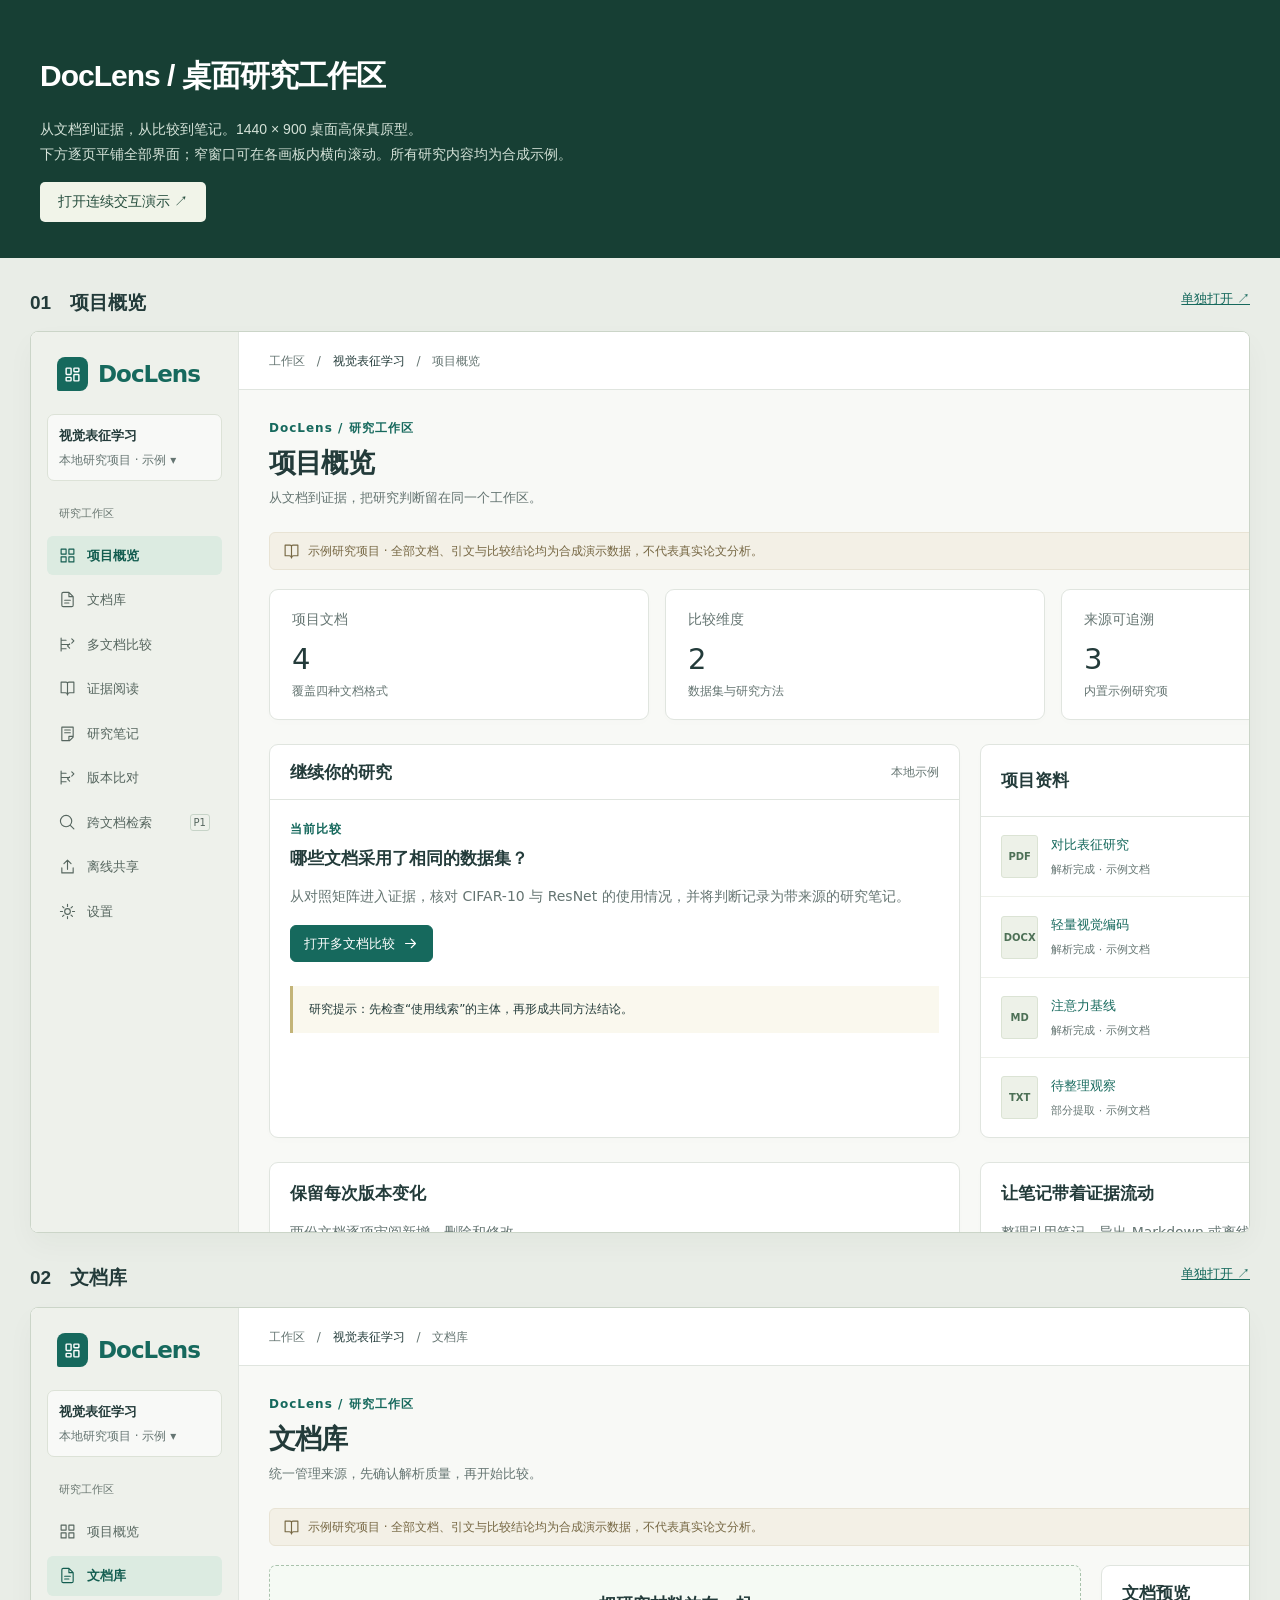
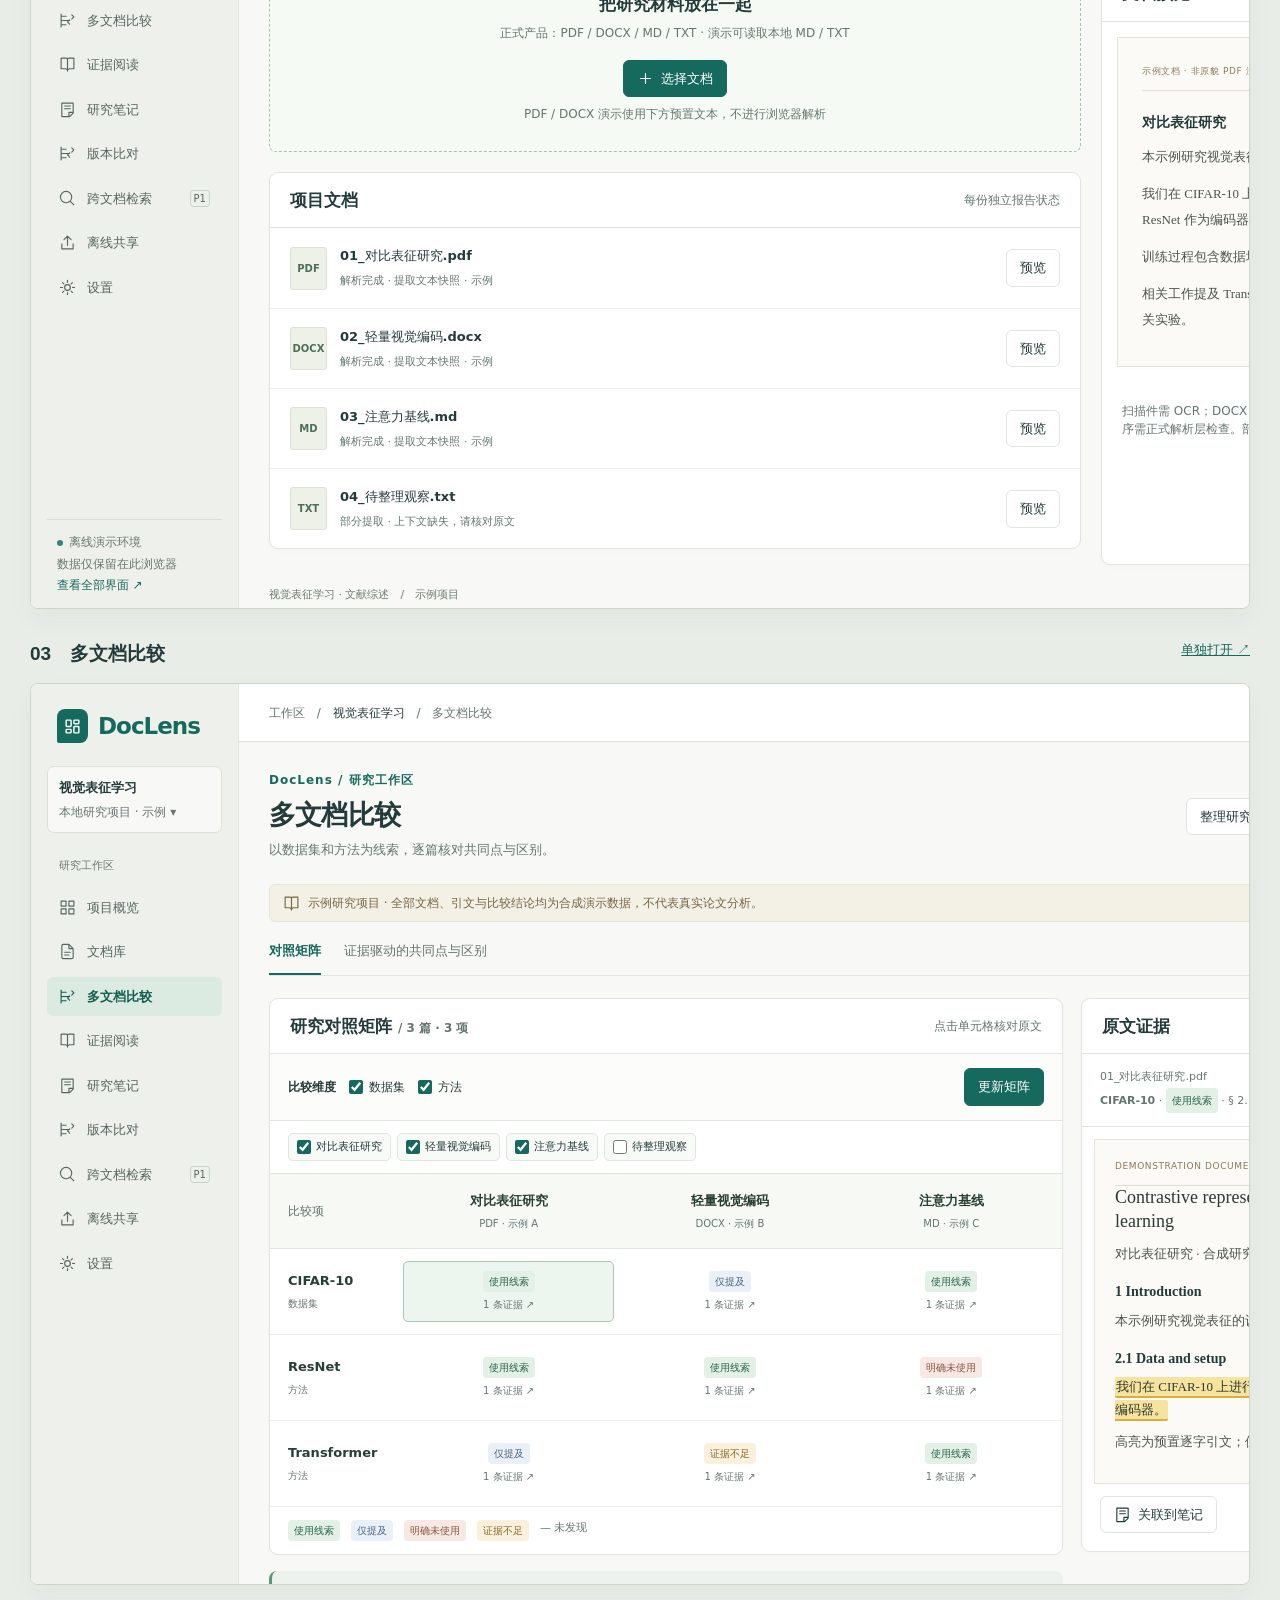
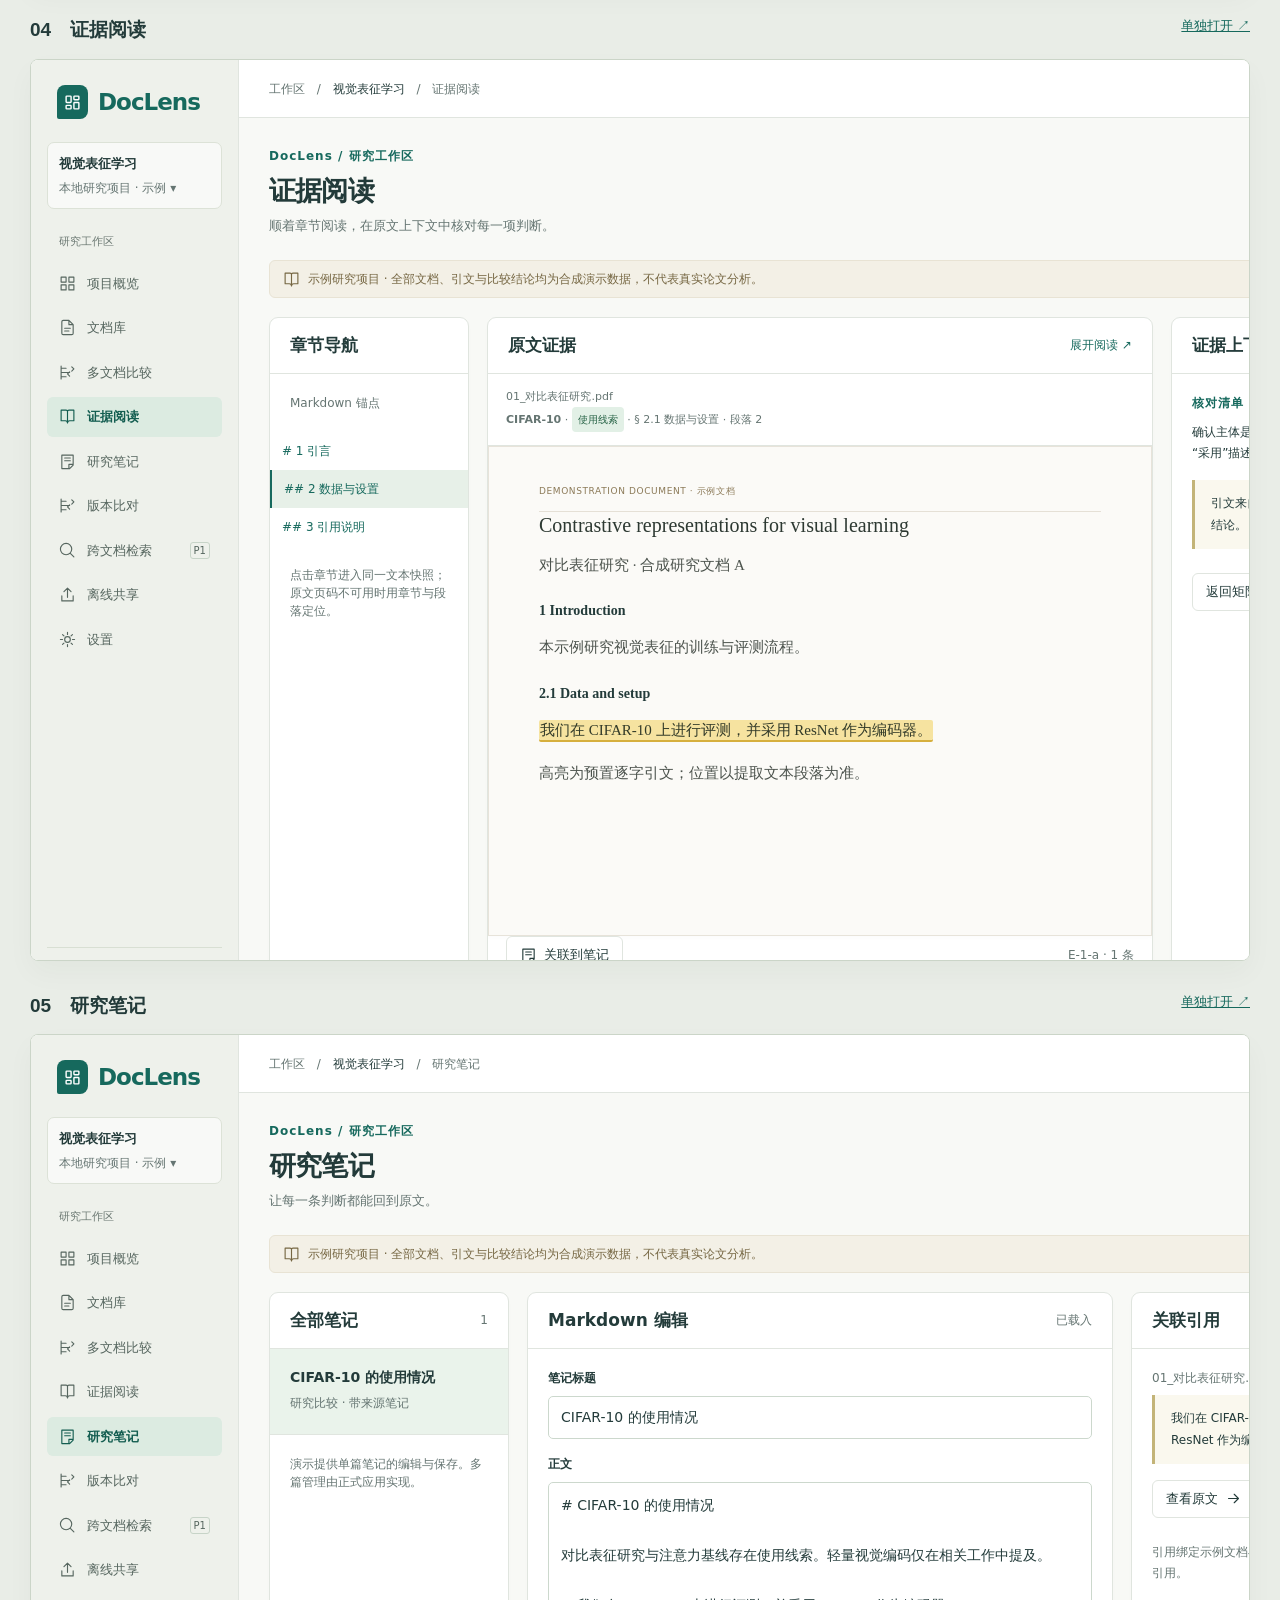
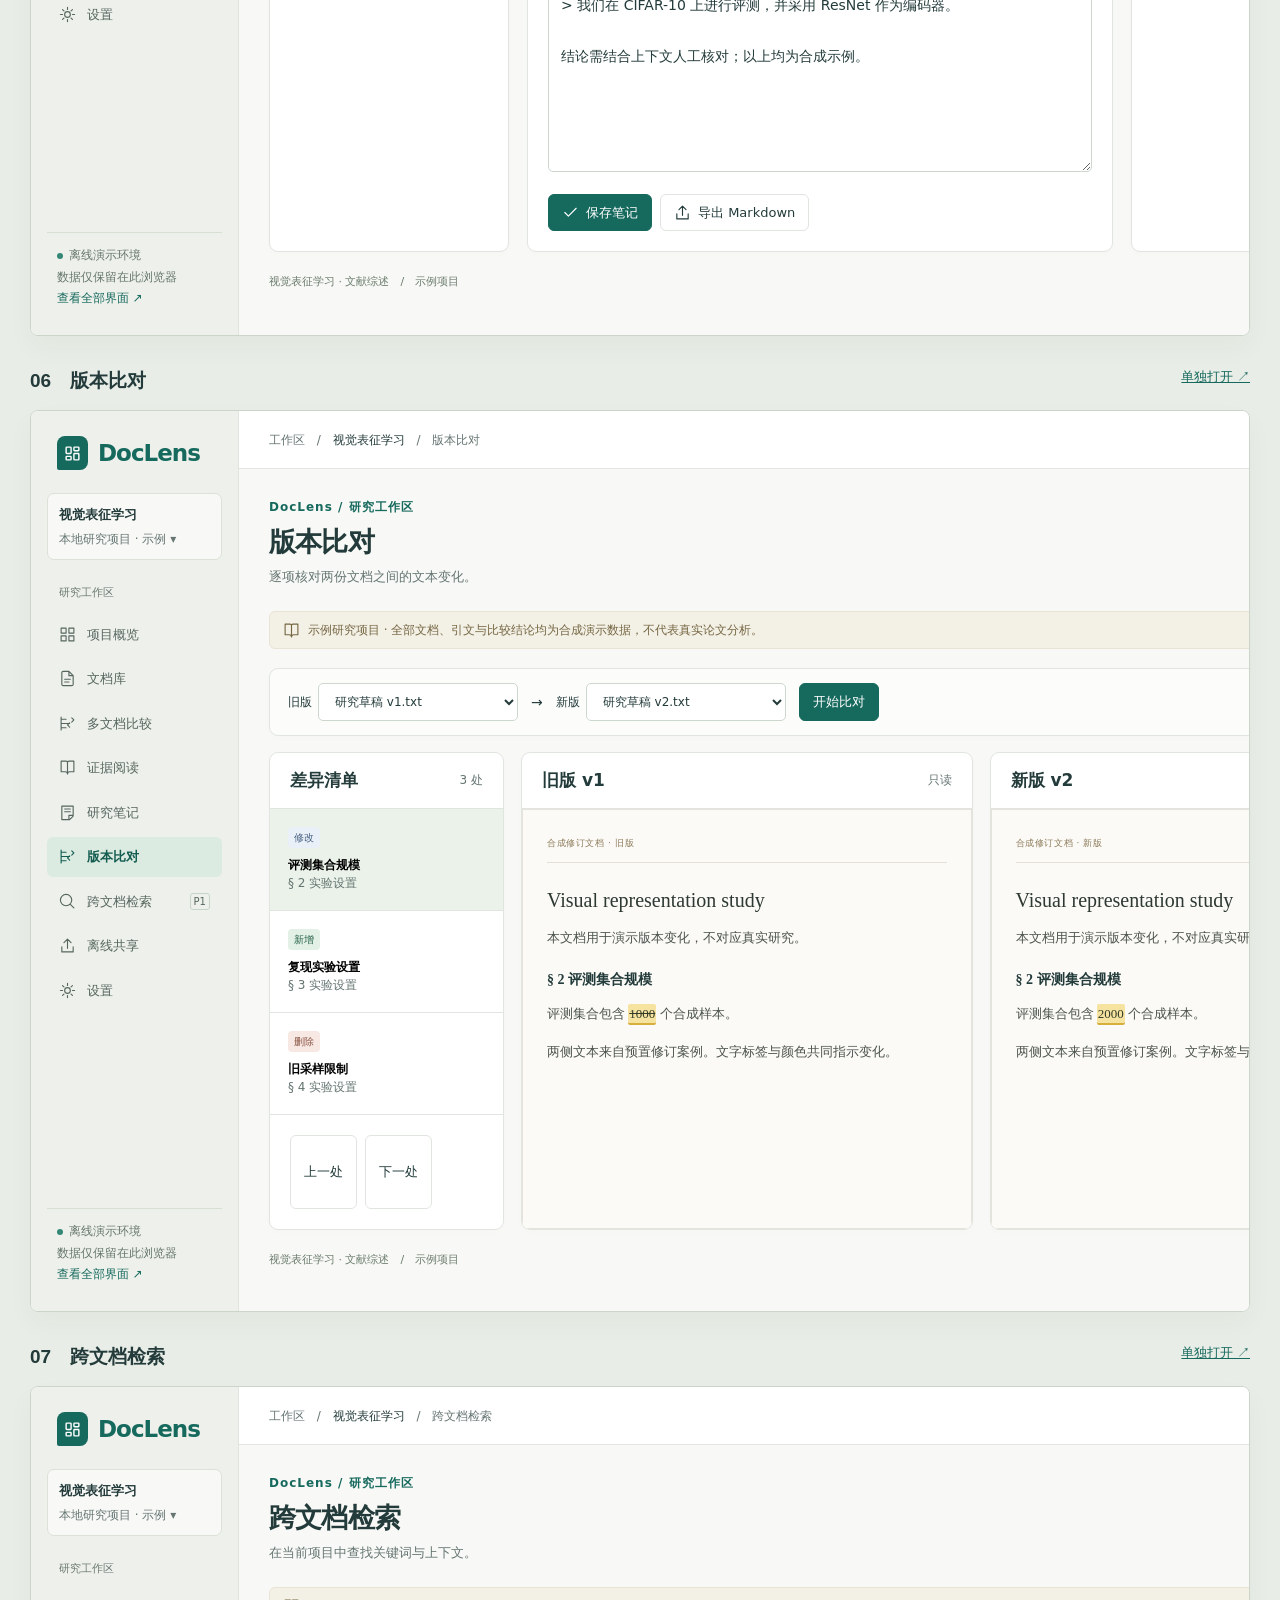
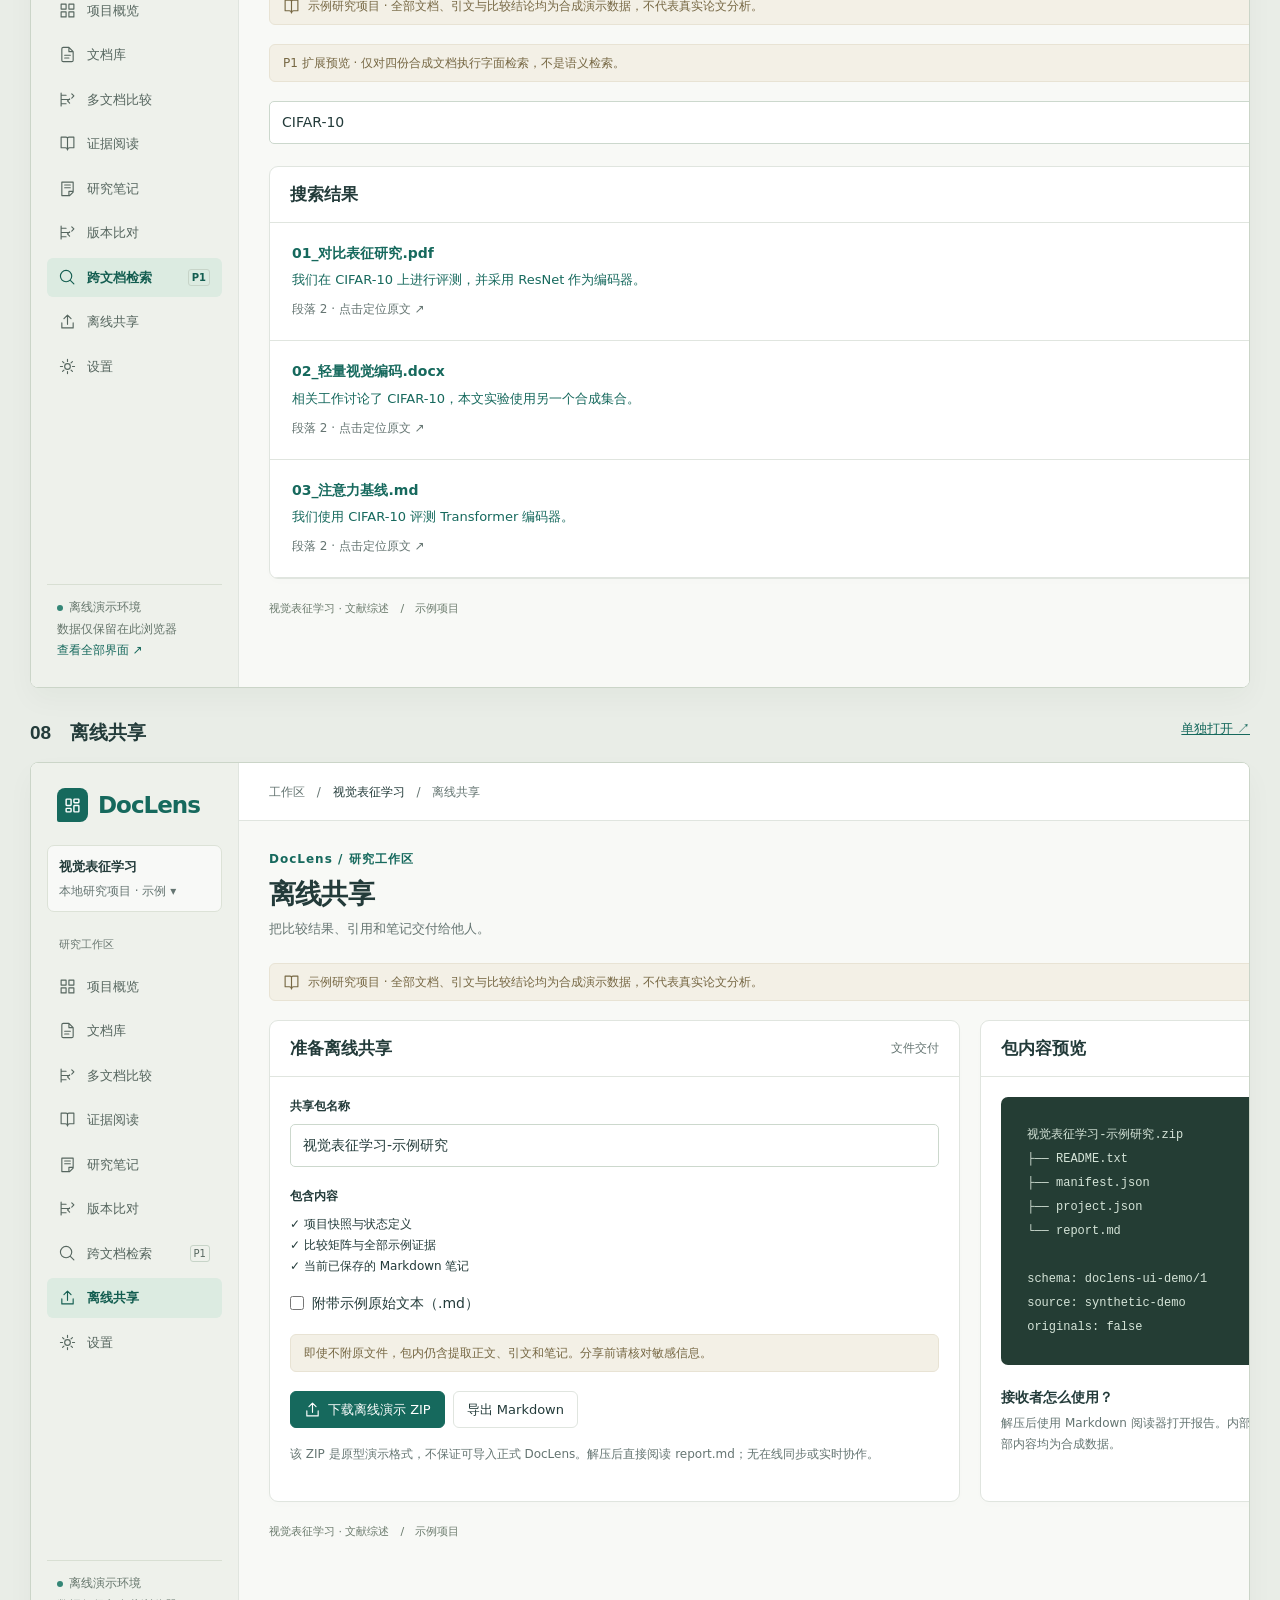
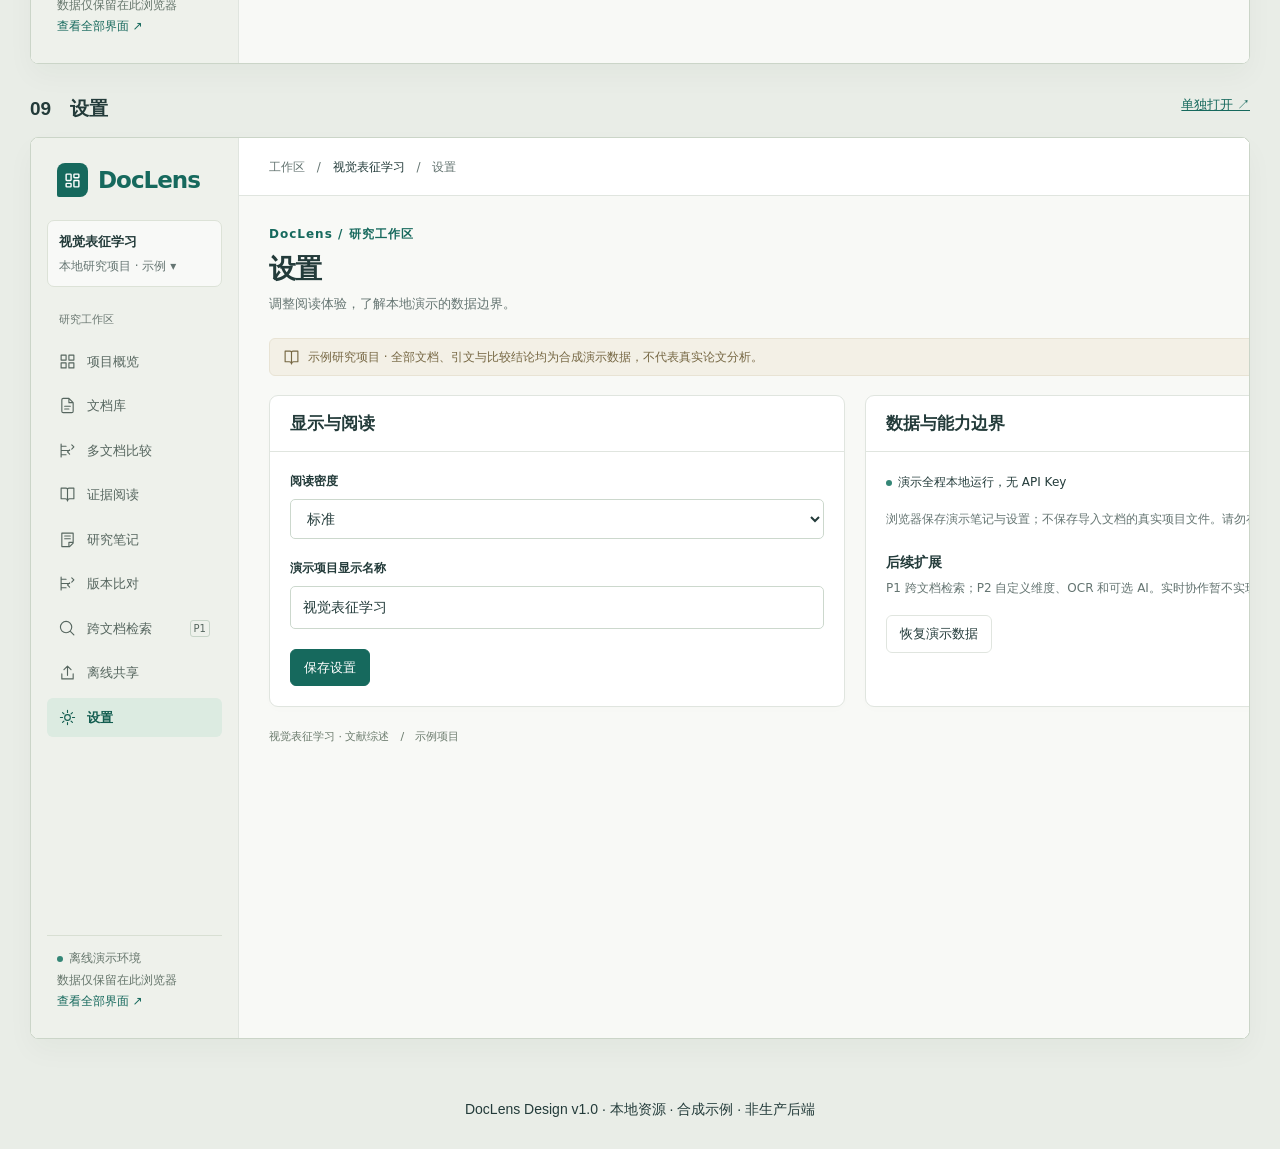
==== examples/desktop-prototype/index.html @ 3cb43e6b "docs(design): deliver desktop requirements and interactive HTML prototype" ====
<!doctype html><html lang="zh-CN"><head><meta charset="utf-8"><meta name="viewport" content="width=device-width,initial-scale=1"><title>DocLens 桌面界面设计总览</title><style>*{box-sizing:border-box}body{margin:0;background:#e9ede7;color:#233b3a;font:14px 'Segoe UI','Microsoft YaHei',sans-serif}header{padding:36px 40px;background:#173f34;color:#fff}h1{font-size:30px;letter-spacing:-1px}p{line-height:1.8;color:#d4e2d8}header a{display:inline-block;padding:11px 18px;background:#f1f4e9;color:#254d3d;border-radius:5px;text-decoration:none}section{margin:32px 30px}h2{font-size:19px;font-weight:600;display:flex;justify-content:space-between}h2 a{font-size:13px;color:#16695d;font-weight:400}.frame-scroll{overflow:auto;border:1px solid #cbd5c8;border-radius:8px;box-shadow:0 12px 28px #23372209}iframe{width:1440px;height:900px;display:block;border:0;background:#fff}footer{padding:30px;text-align:center}</style><link rel="icon" type="image/svg+xml" href="assets/vendor/layout-dashboard.svg"></head><body><header><h1>DocLens / 桌面研究工作区</h1><p>从文档到证据，从比较到笔记。1440 × 900 桌面高保真原型。<br>下方逐页平铺全部界面；窄窗口可在各画板内横向滚动。所有研究内容均为合成示例。</p><a href="desktop.html" target="_blank" rel="noopener">打开连续交互演示 ↗</a></header><section><h2>01　项目概览<a href="workspace.html" target="_blank" rel="noopener">单独打开 ↗</a></h2><div class="frame-scroll"><iframe src="workspace.html" title="项目概览" loading="lazy"></iframe></div></section><section><h2>02　文档库<a href="library.html" target="_blank" rel="noopener">单独打开 ↗</a></h2><div class="frame-scroll"><iframe src="library.html" title="文档库" loading="lazy"></iframe></div></section><section><h2>03　多文档比较<a href="compare.html" target="_blank" rel="noopener">单独打开 ↗</a></h2><div class="frame-scroll"><iframe src="compare.html" title="多文档比较" loading="lazy"></iframe></div></section><section><h2>04　证据阅读<a href="evidence.html" target="_blank" rel="noopener">单独打开 ↗</a></h2><div class="frame-scroll"><iframe src="evidence.html" title="证据阅读" loading="lazy"></iframe></div></section><section><h2>05　研究笔记<a href="notes.html" target="_blank" rel="noopener">单独打开 ↗</a></h2><div class="frame-scroll"><iframe src="notes.html" title="研究笔记" loading="lazy"></iframe></div></section><section><h2>06　版本比对<a href="version-compare.html" target="_blank" rel="noopener">单独打开 ↗</a></h2><div class="frame-scroll"><iframe src="version-compare.html" title="版本比对" loading="lazy"></iframe></div></section><section><h2>07　跨文档检索<a href="search.html" target="_blank" rel="noopener">单独打开 ↗</a></h2><div class="frame-scroll"><iframe src="search.html" title="跨文档检索" loading="lazy"></iframe></div></section><section><h2>08　离线共享<a href="share.html" target="_blank" rel="noopener">单独打开 ↗</a></h2><div class="frame-scroll"><iframe src="share.html" title="离线共享" loading="lazy"></iframe></div></section><section><h2>09　设置<a href="settings.html" target="_blank" rel="noopener">单独打开 ↗</a></h2><div class="frame-scroll"><iframe src="settings.html" title="设置" loading="lazy"></iframe></div></section><footer>DocLens Design v1.0 · 本地资源 · 合成示例 · 非生产后端</footer></body></html>
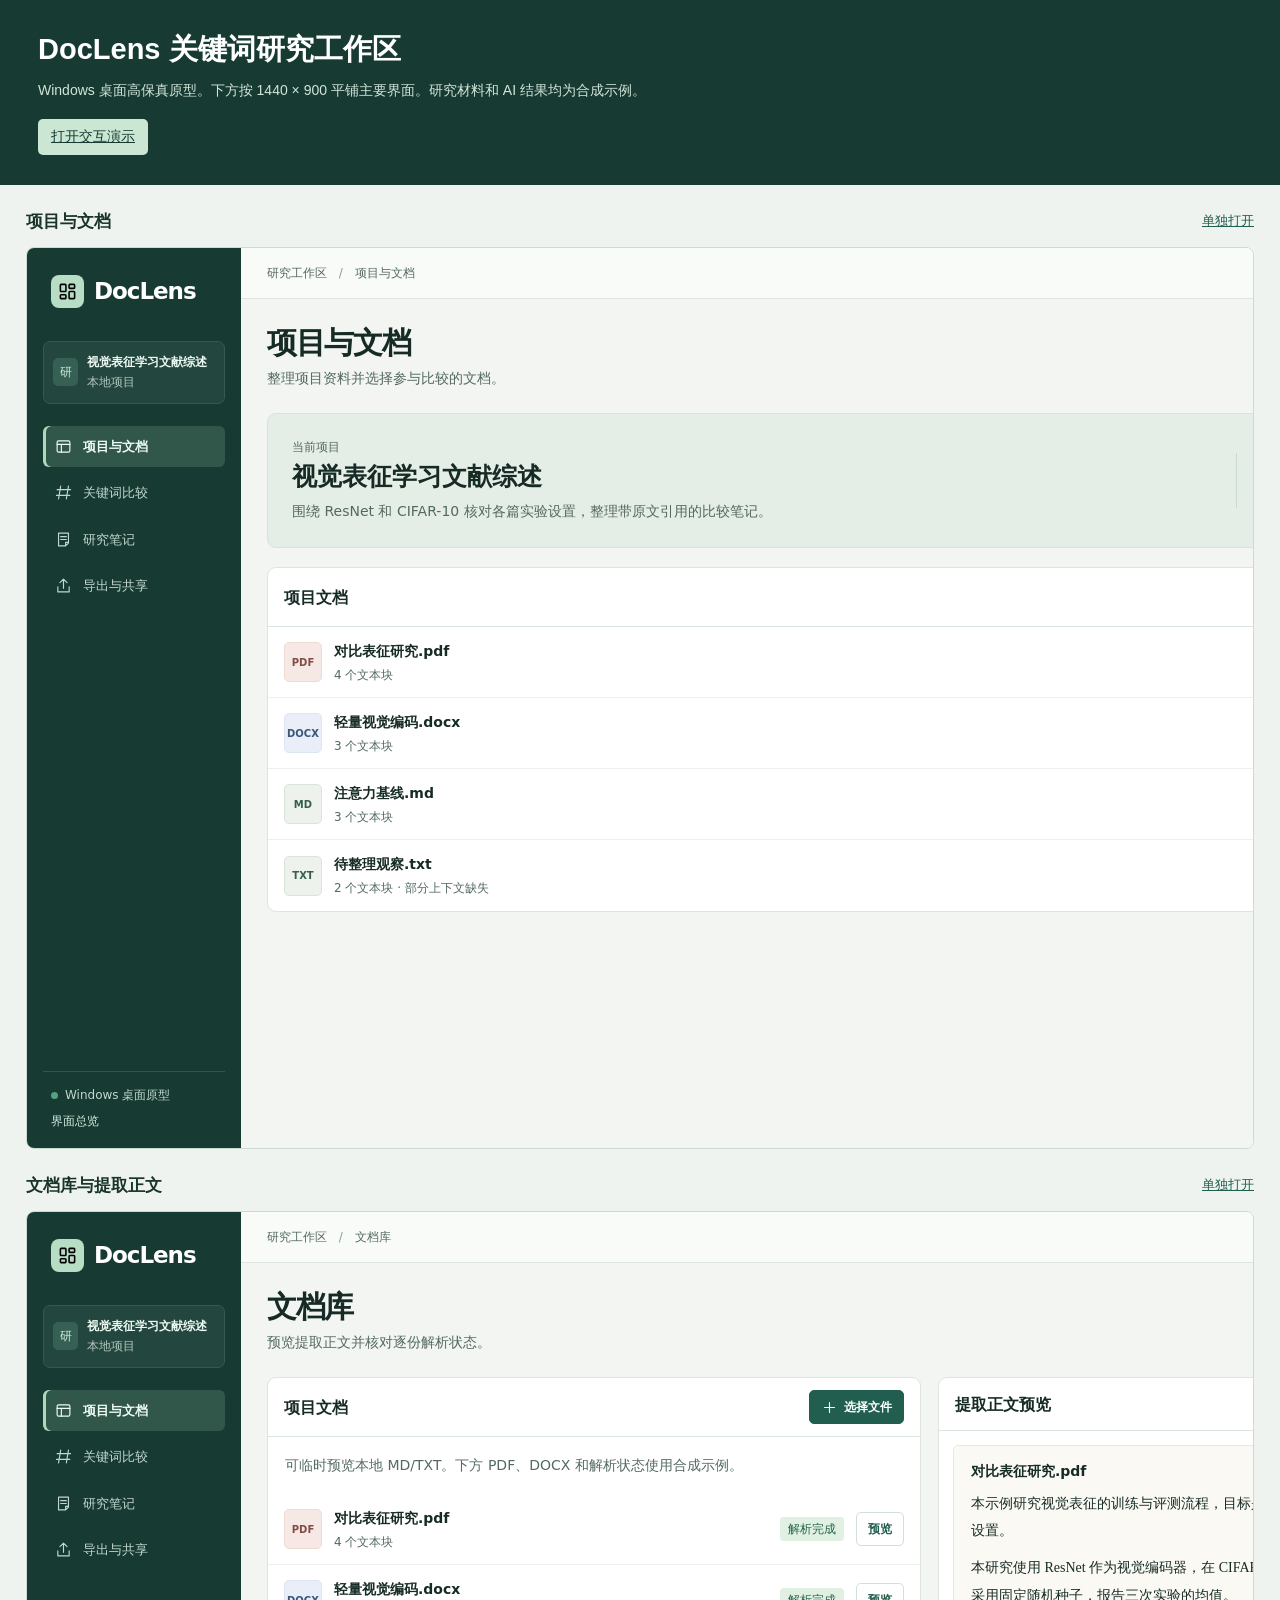
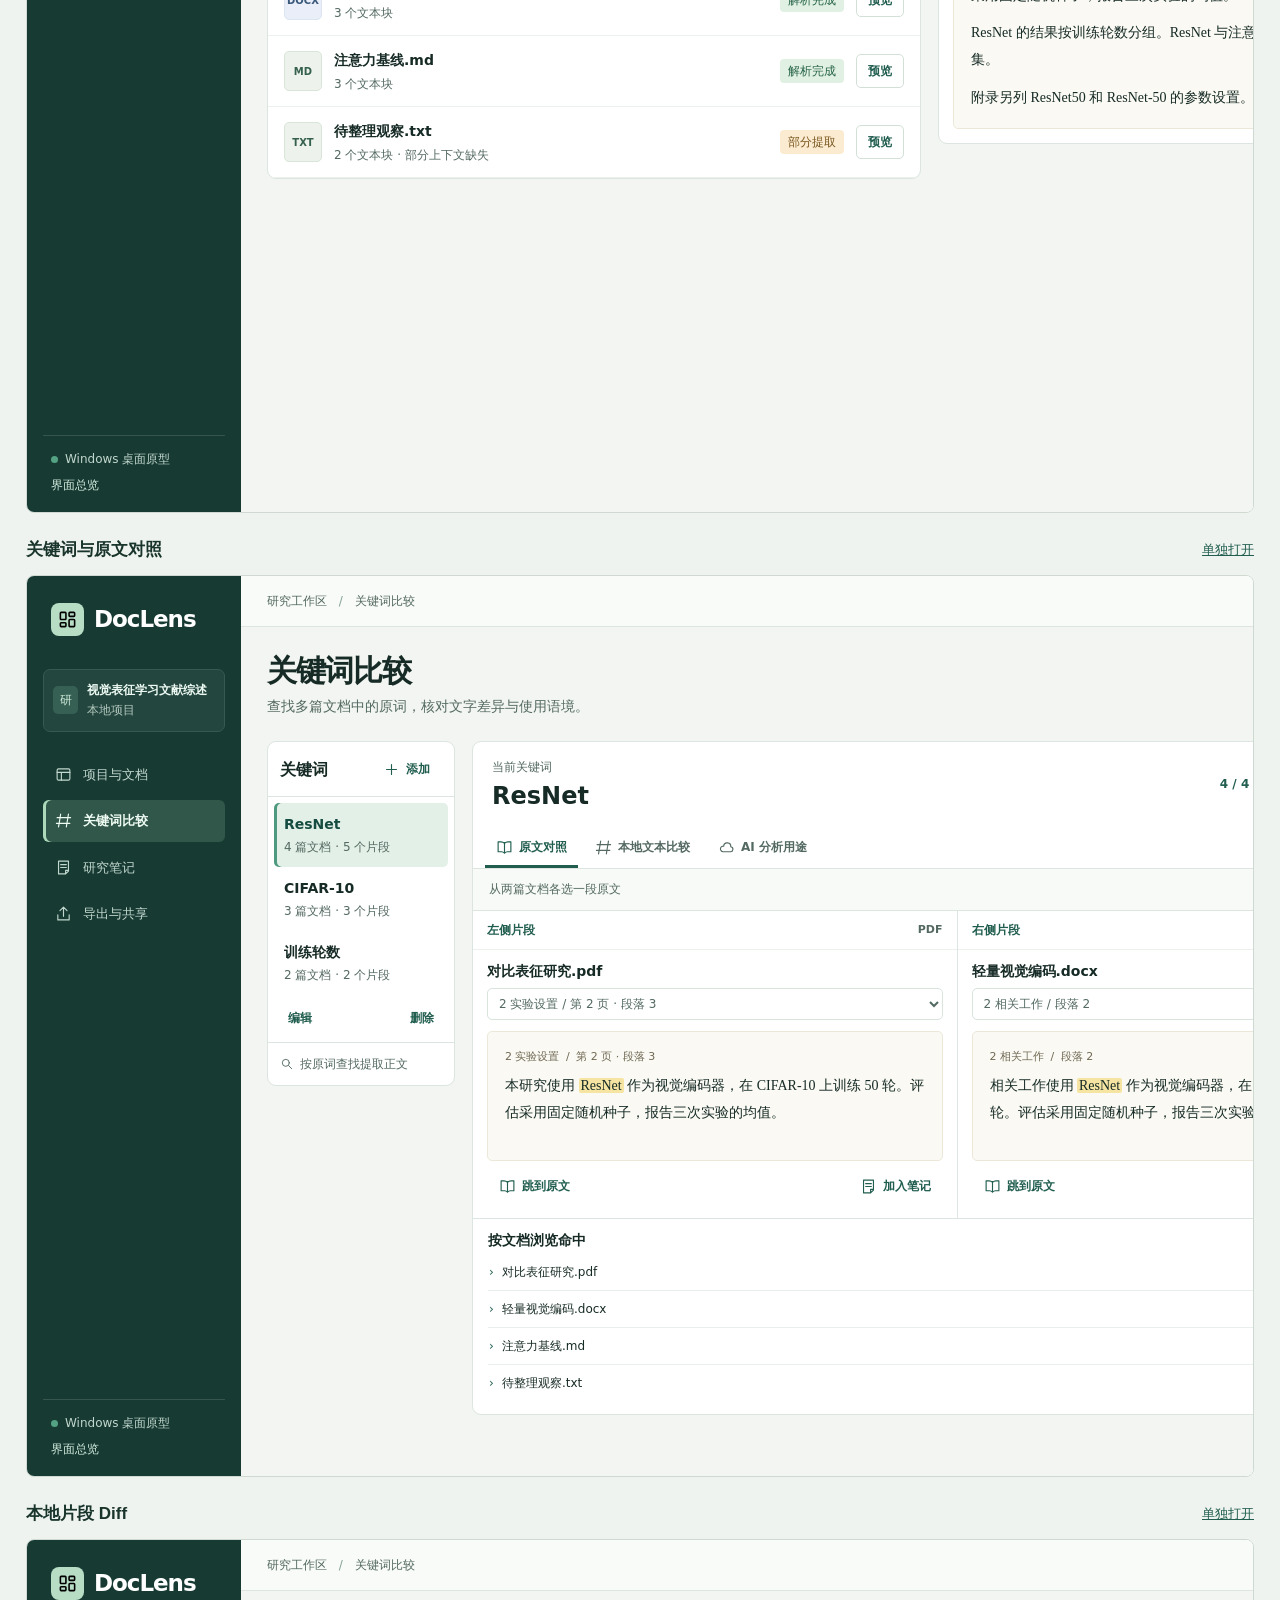
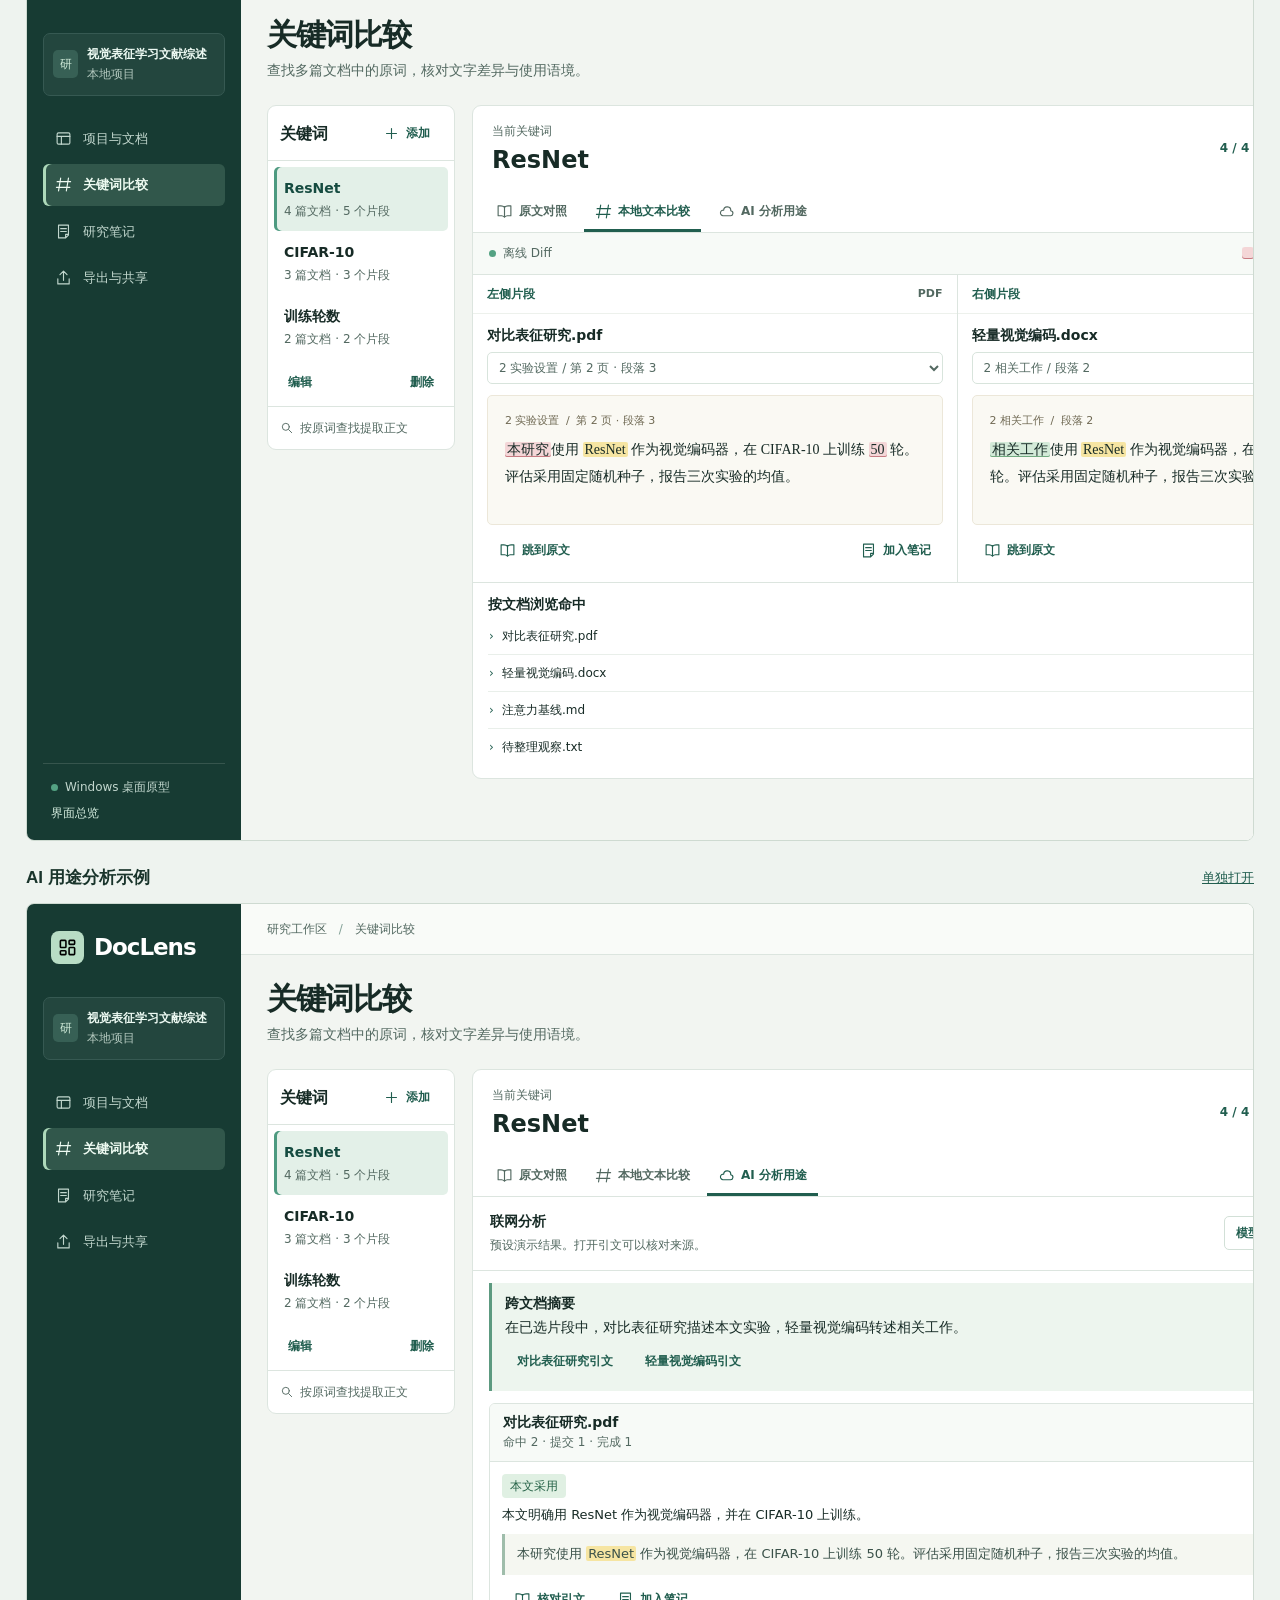
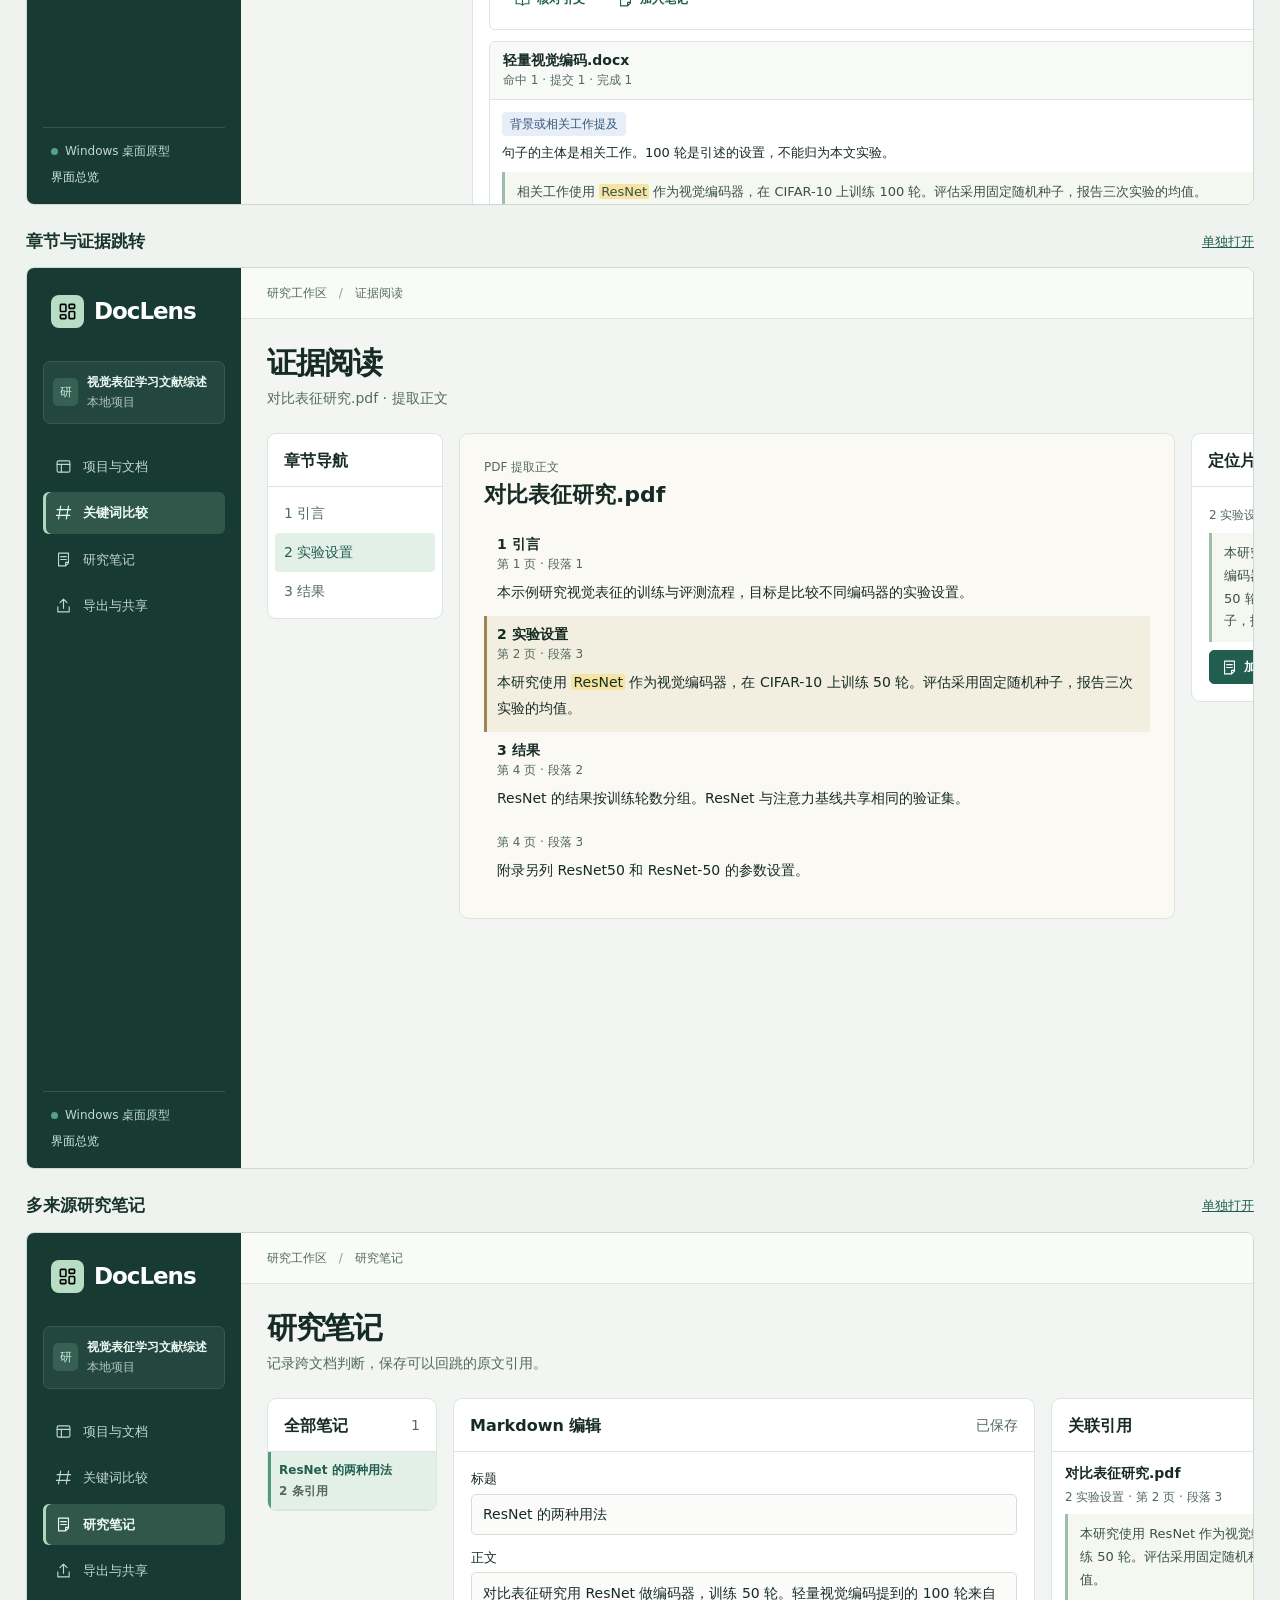
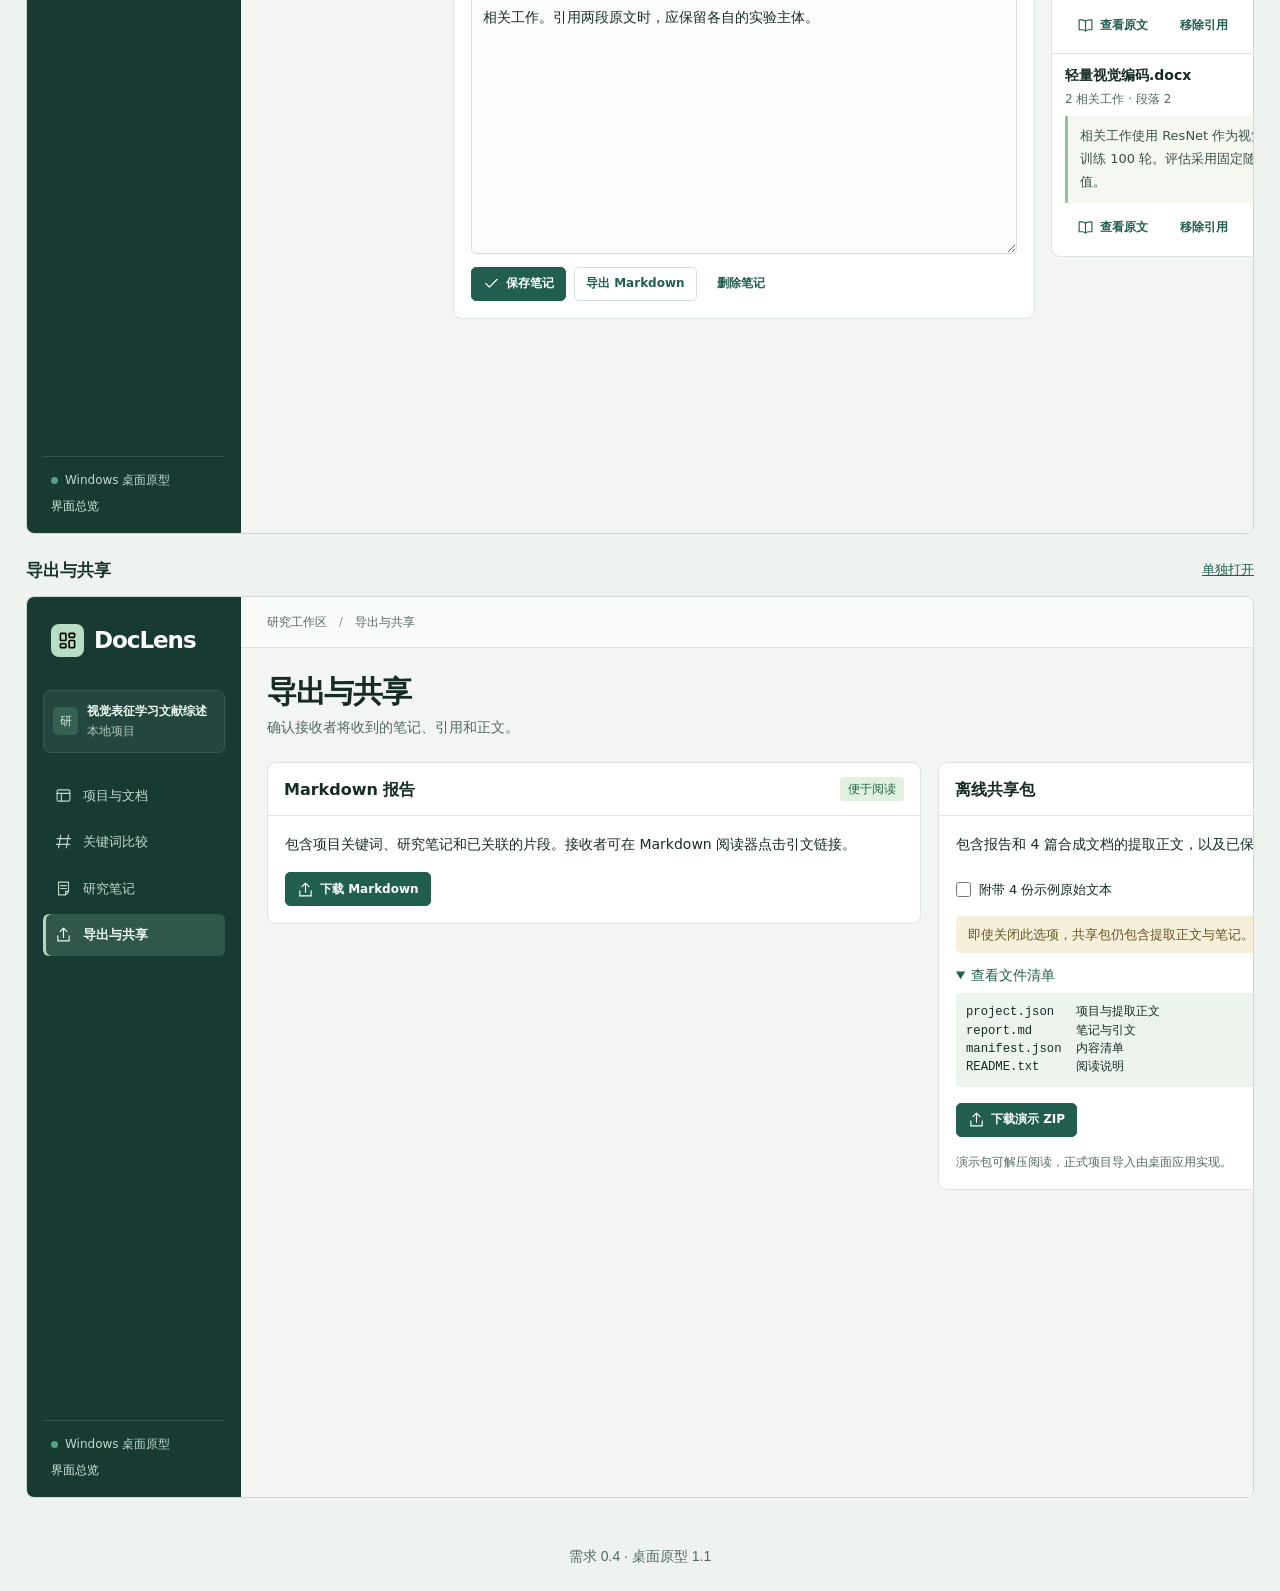
==== commit 943f7a5a: "feat(prototype): redesign around keyword research and local diff" ====
--- a/examples/desktop-prototype/index.html
+++ b/examples/desktop-prototype/index.html
@@ -1 +1,63 @@
-<!doctype html><html lang="zh-CN"><head><meta charset="utf-8"><meta name="viewport" content="width=device-width,initial-scale=1"><title>DocLens 桌面界面设计总览</title><style>*{box-sizing:border-box}body{margin:0;background:#e9ede7;color:#233b3a;font:14px 'Segoe UI','Microsoft YaHei',sans-serif}header{padding:36px 40px;background:#173f34;color:#fff}h1{font-size:30px;letter-spacing:-1px}p{line-height:1.8;color:#d4e2d8}header a{display:inline-block;padding:11px 18px;background:#f1f4e9;color:#254d3d;border-radius:5px;text-decoration:none}section{margin:32px 30px}h2{font-size:19px;font-weight:600;display:flex;justify-content:space-between}h2 a{font-size:13px;color:#16695d;font-weight:400}.frame-scroll{overflow:auto;border:1px solid #cbd5c8;border-radius:8px;box-shadow:0 12px 28px #23372209}iframe{width:1440px;height:900px;display:block;border:0;background:#fff}footer{padding:30px;text-align:center}</style><link rel="icon" type="image/svg+xml" href="assets/vendor/layout-dashboard.svg"></head><body><header><h1>DocLens / 桌面研究工作区</h1><p>从文档到证据，从比较到笔记。1440 × 900 桌面高保真原型。<br>下方逐页平铺全部界面；窄窗口可在各画板内横向滚动。所有研究内容均为合成示例。</p><a href="desktop.html" target="_blank" rel="noopener">打开连续交互演示 ↗</a></header><section><h2>01　项目概览<a href="workspace.html" target="_blank" rel="noopener">单独打开 ↗</a></h2><div class="frame-scroll"><iframe src="workspace.html" title="项目概览" loading="lazy"></iframe></div></section><section><h2>02　文档库<a href="library.html" target="_blank" rel="noopener">单独打开 ↗</a></h2><div class="frame-scroll"><iframe src="library.html" title="文档库" loading="lazy"></iframe></div></section><section><h2>03　多文档比较<a href="compare.html" target="_blank" rel="noopener">单独打开 ↗</a></h2><div class="frame-scroll"><iframe src="compare.html" title="多文档比较" loading="lazy"></iframe></div></section><section><h2>04　证据阅读<a href="evidence.html" target="_blank" rel="noopener">单独打开 ↗</a></h2><div class="frame-scroll"><iframe src="evidence.html" title="证据阅读" loading="lazy"></iframe></div></section><section><h2>05　研究笔记<a href="notes.html" target="_blank" rel="noopener">单独打开 ↗</a></h2><div class="frame-scroll"><iframe src="notes.html" title="研究笔记" loading="lazy"></iframe></div></section><section><h2>06　版本比对<a href="version-compare.html" target="_blank" rel="noopener">单独打开 ↗</a></h2><div class="frame-scroll"><iframe src="version-compare.html" title="版本比对" loading="lazy"></iframe></div></section><section><h2>07　跨文档检索<a href="search.html" target="_blank" rel="noopener">单独打开 ↗</a></h2><div class="frame-scroll"><iframe src="search.html" title="跨文档检索" loading="lazy"></iframe></div></section><section><h2>08　离线共享<a href="share.html" target="_blank" rel="noopener">单独打开 ↗</a></h2><div class="frame-scroll"><iframe src="share.html" title="离线共享" loading="lazy"></iframe></div></section><section><h2>09　设置<a href="settings.html" target="_blank" rel="noopener">单独打开 ↗</a></h2><div class="frame-scroll"><iframe src="settings.html" title="设置" loading="lazy"></iframe></div></section><footer>DocLens Design v1.0 · 本地资源 · 合成示例 · 非生产后端</footer></body></html>+<!doctype html>
+<html lang="zh-CN">
+<head>
+    <meta charset="utf-8">
+    <meta name="viewport" content="width=device-width, initial-scale=1">
+    <title>DocLens 关键词研究原型总览</title>
+    <link rel="icon" type="image/svg+xml" href="assets/vendor/layout-dashboard.svg">
+    <style>
+        * { box-sizing: border-box; }
+        body { margin: 0; background: #eef3ef; color: #19342b; font: 14px 'Segoe UI', 'Microsoft YaHei', sans-serif; }
+        header { padding: 30px 38px; background: #173b33; color: white; }
+        h1 { margin: 0 0 9px; font-size: 29px; }
+        p { margin: 0 0 16px; color: #d3e5d9; line-height: 1.7; }
+        header a { display: inline-block; background: #cbe7d3; color: #173b33; border-radius: 5px; padding: 9px 13px; }
+        section { margin: 25px 26px; }
+        h2 { display: flex; justify-content: space-between; align-items: center; gap: 10px; font-size: 17px; }
+        h2 a { color: #215e4f; font-size: 13px; font-weight: 500; }
+        .frame-scroll { overflow: auto; border-radius: 8px; border: 1px solid #cedad1; }
+        iframe { width: 1440px; height: 900px; display: block; background: white; border: 0; }
+        footer { padding: 25px; text-align: center; color: #536961; }
+    </style>
+</head>
+<body>
+    <header>
+        <h1>DocLens 关键词研究工作区</h1>
+        <p>Windows 桌面高保真原型。下方按 1440 × 900 平铺主要界面。研究材料和 AI 结果均为合成示例。</p>
+        <a href="desktop.html" target="_blank" rel="noopener">打开交互演示</a>
+    </header>
+    <section>
+        <h2>项目与文档<a href="workspace.html" target="_blank" rel="noopener">单独打开</a></h2>
+        <div class="frame-scroll"><iframe src="workspace.html" title="项目与文档" loading="lazy"></iframe></div>
+    </section>
+    <section>
+        <h2>文档库与提取正文<a href="library.html" target="_blank" rel="noopener">单独打开</a></h2>
+        <div class="frame-scroll"><iframe src="library.html" title="文档库与提取正文" loading="lazy"></iframe></div>
+    </section>
+    <section>
+        <h2>关键词与原文对照<a href="compare.html" target="_blank" rel="noopener">单独打开</a></h2>
+        <div class="frame-scroll"><iframe src="compare.html" title="关键词与原文对照" loading="lazy"></iframe></div>
+    </section>
+    <section>
+        <h2>本地片段 Diff<a href="compare.html?view=diff" target="_blank" rel="noopener">单独打开</a></h2>
+        <div class="frame-scroll"><iframe src="compare.html?view=diff" title="本地片段 Diff" loading="lazy"></iframe></div>
+    </section>
+    <section>
+        <h2>AI 用途分析示例<a href="compare.html?view=ai&amp;sample=1" target="_blank" rel="noopener">单独打开</a></h2>
+        <div class="frame-scroll"><iframe src="compare.html?view=ai&amp;sample=1" title="AI 用途分析示例" loading="lazy"></iframe></div>
+    </section>
+    <section>
+        <h2>章节与证据跳转<a href="evidence.html" target="_blank" rel="noopener">单独打开</a></h2>
+        <div class="frame-scroll"><iframe src="evidence.html" title="章节与证据跳转" loading="lazy"></iframe></div>
+    </section>
+    <section>
+        <h2>多来源研究笔记<a href="notes.html" target="_blank" rel="noopener">单独打开</a></h2>
+        <div class="frame-scroll"><iframe src="notes.html" title="多来源研究笔记" loading="lazy"></iframe></div>
+    </section>
+    <section>
+        <h2>导出与共享<a href="share.html" target="_blank" rel="noopener">单独打开</a></h2>
+        <div class="frame-scroll"><iframe src="share.html" title="导出与共享" loading="lazy"></iframe></div>
+    </section>
+    <footer>需求 0.4 · 桌面原型 1.1</footer>
+</body>
+</html>
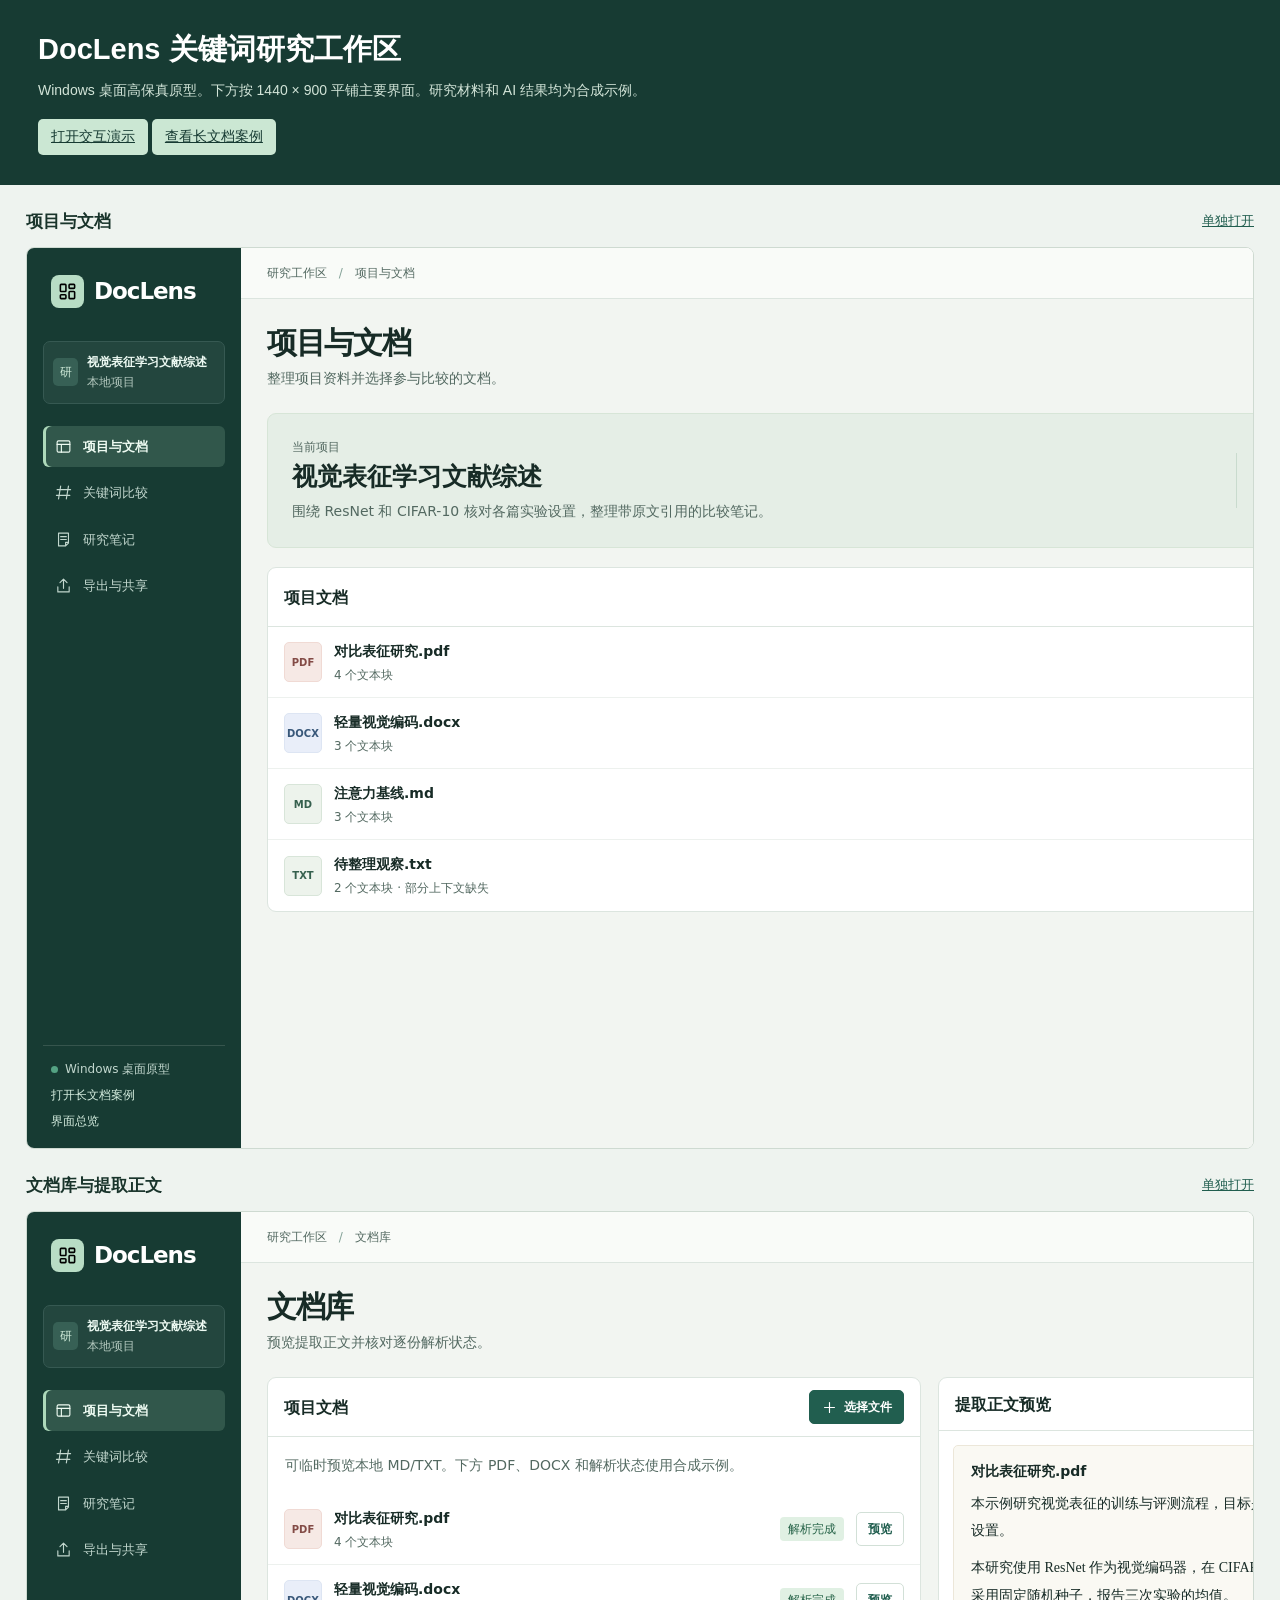
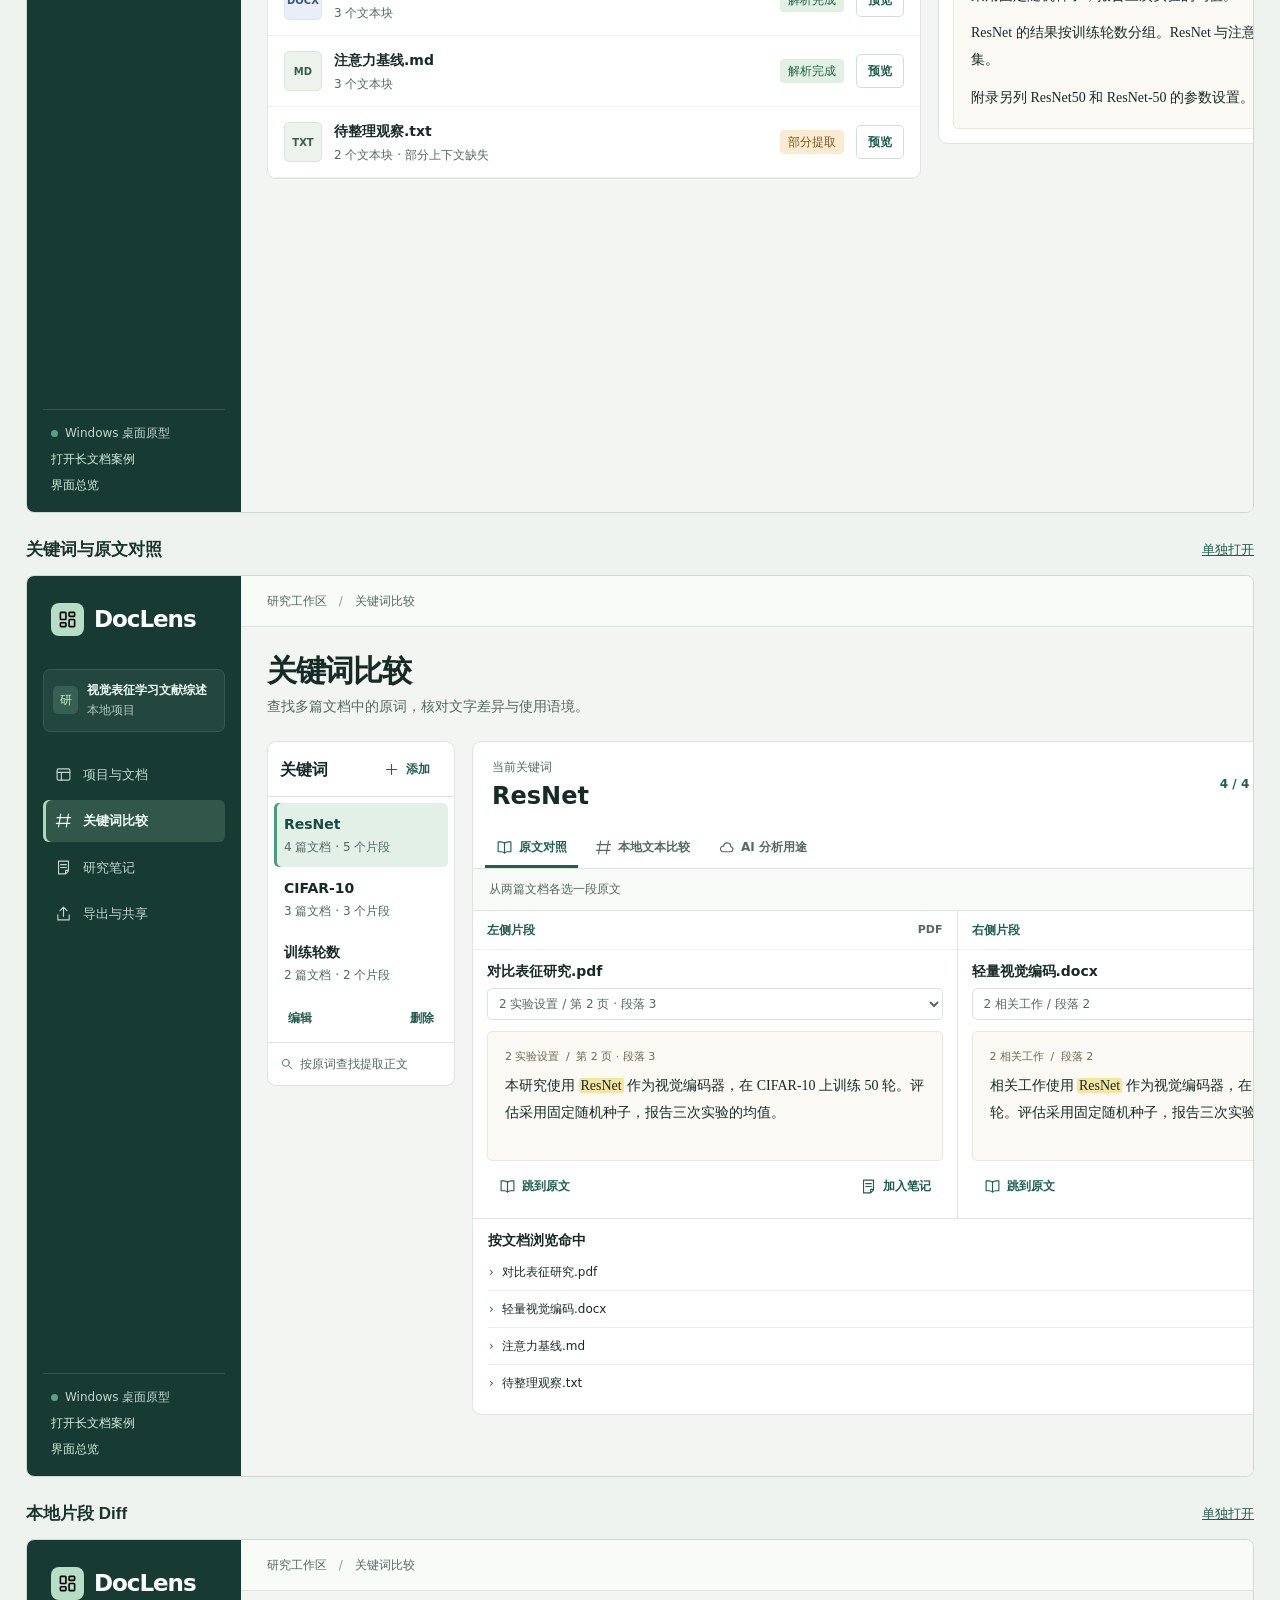
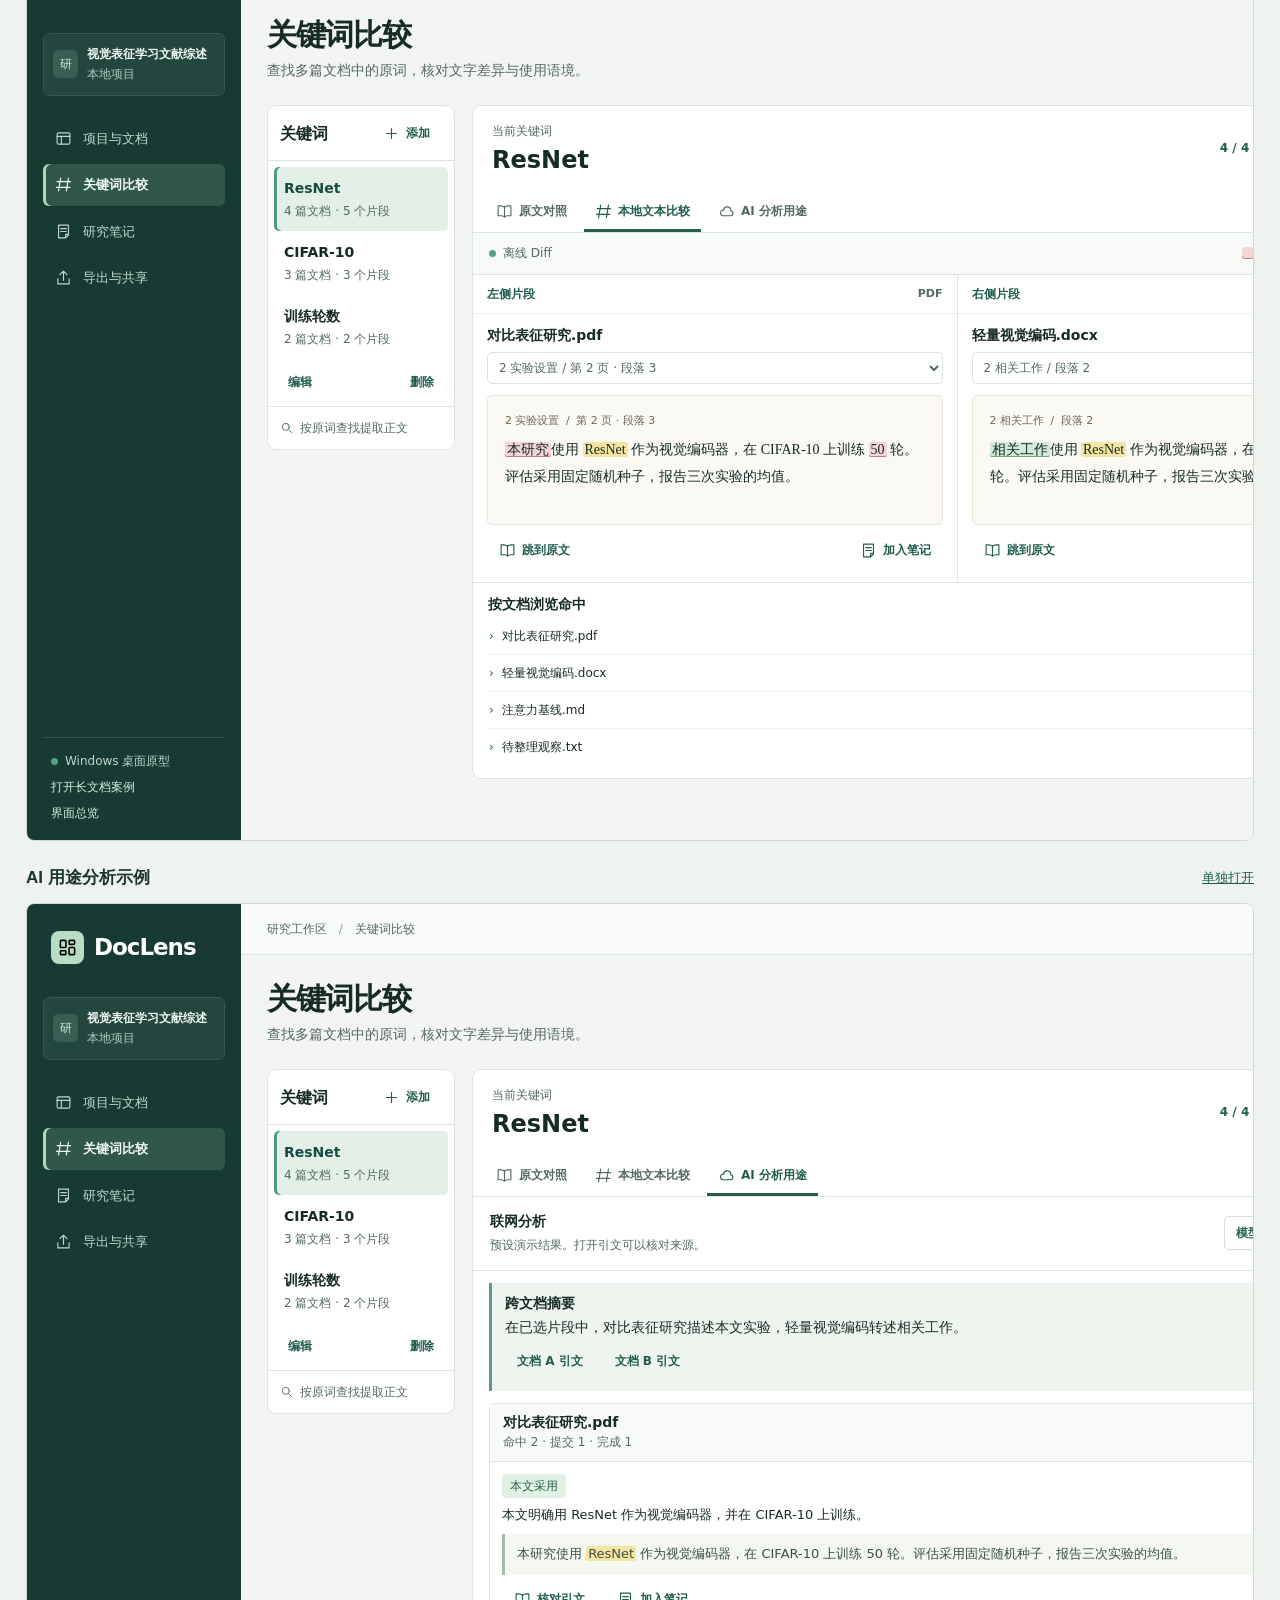
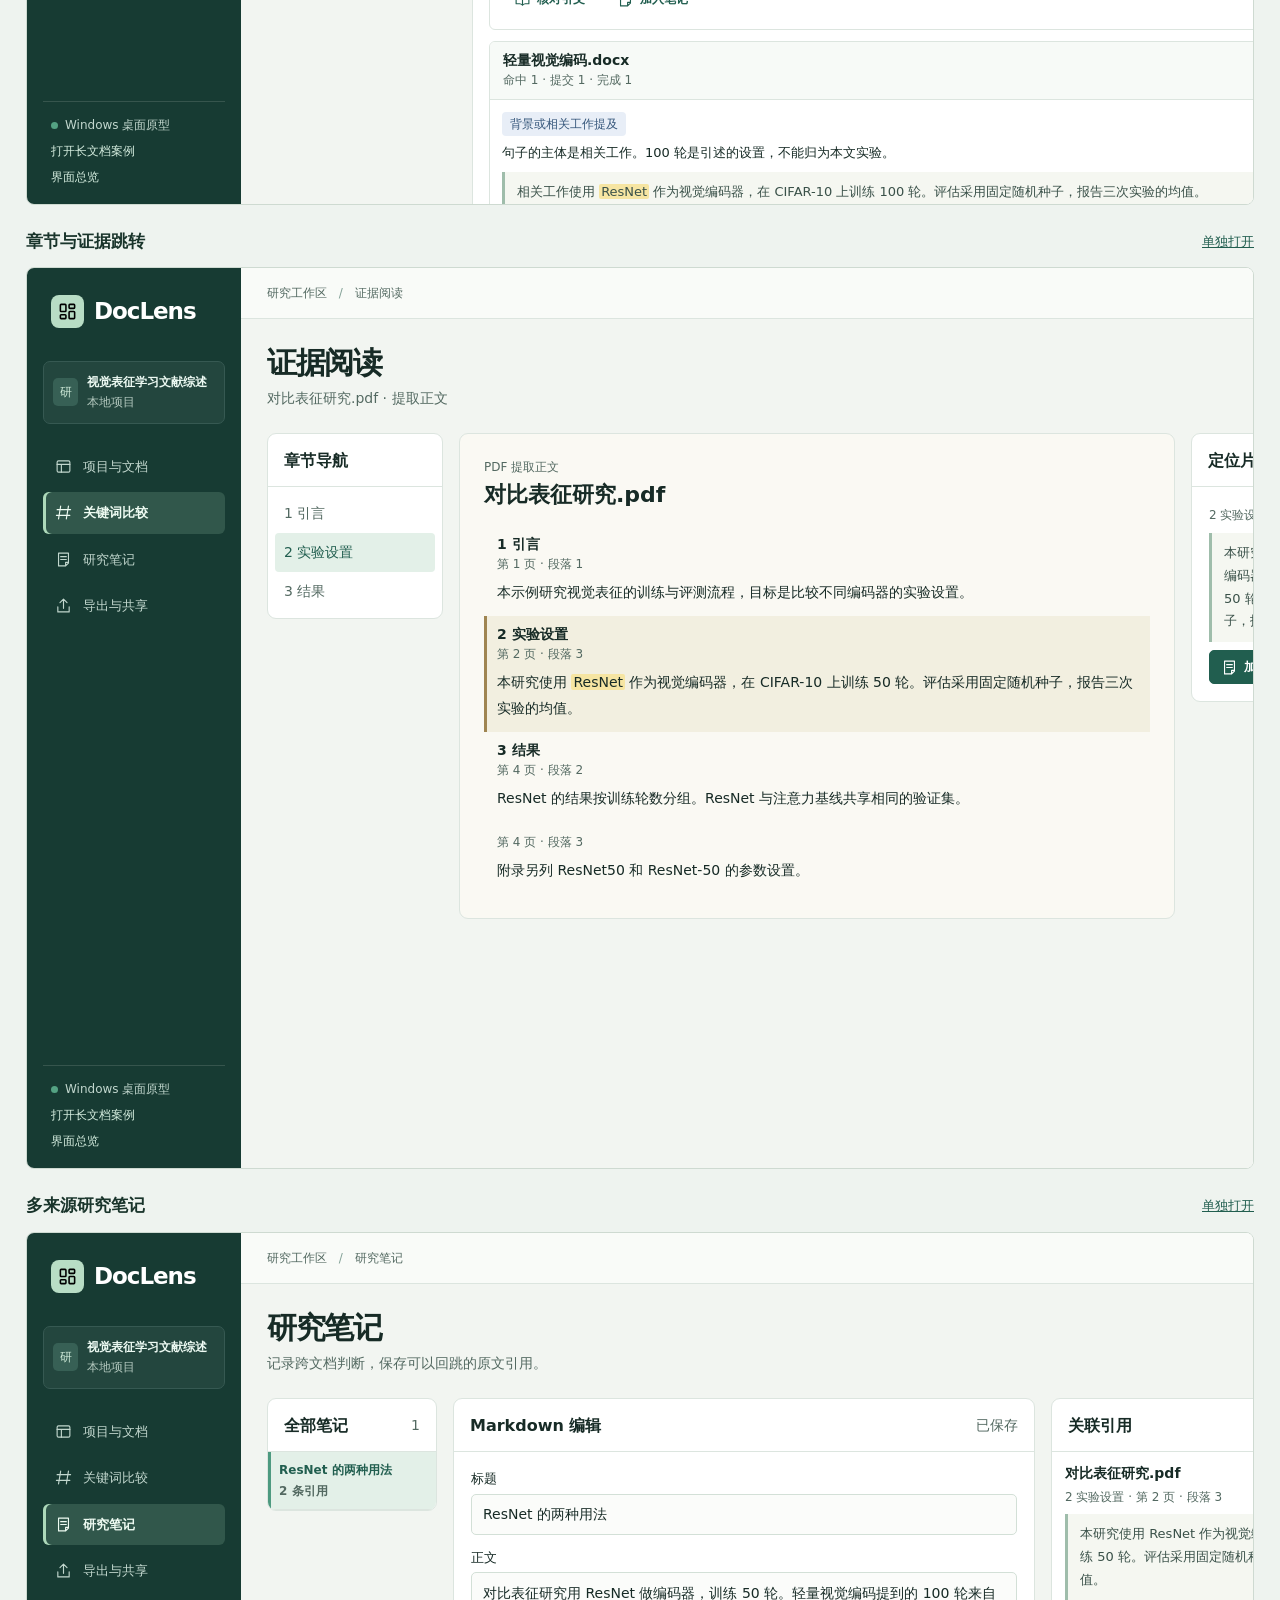
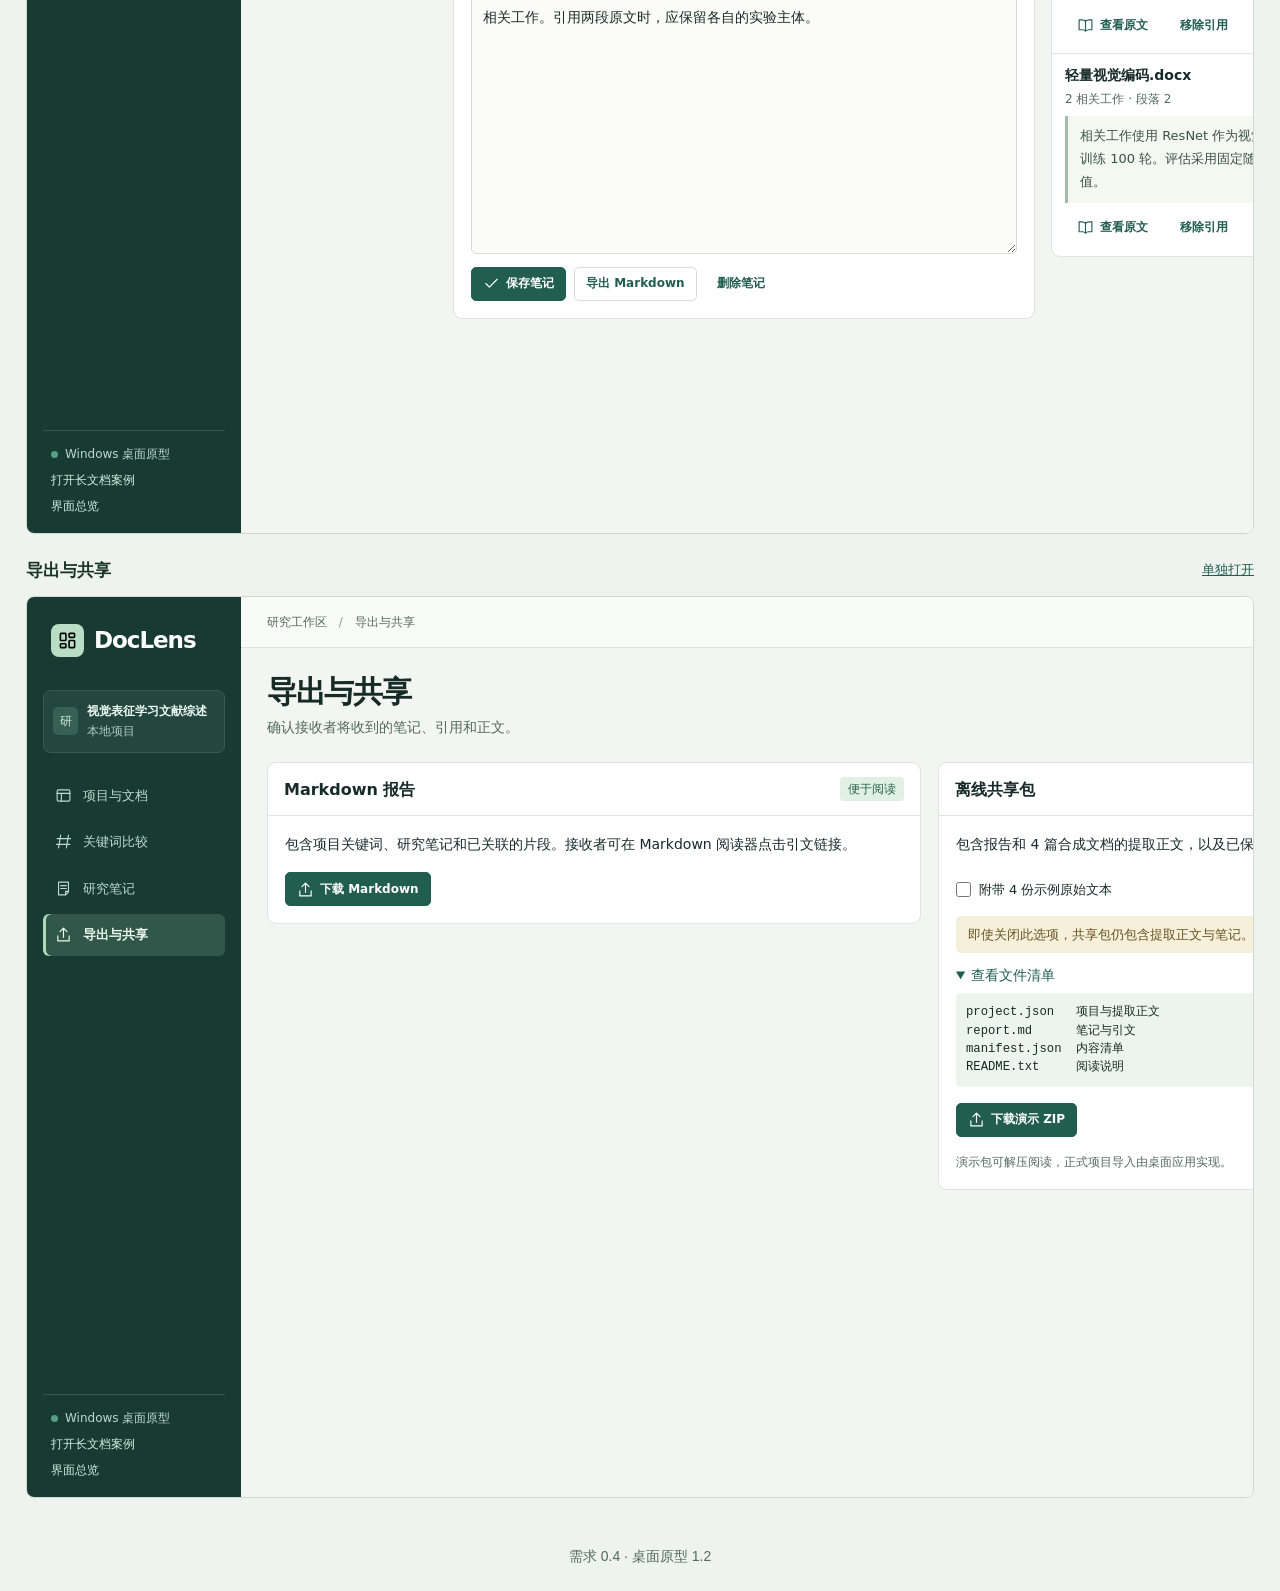
==== commit 33e9f6d0: "feat(prototype): demonstrate long document comparison" ====
--- a/examples/desktop-prototype/index.html
+++ b/examples/desktop-prototype/index.html
@@ -25,6 +25,7 @@
         <h1>DocLens 关键词研究工作区</h1>
         <p>Windows 桌面高保真原型。下方按 1440 × 900 平铺主要界面。研究材料和 AI 结果均为合成示例。</p>
         <a href="desktop.html" target="_blank" rel="noopener">打开交互演示</a>
+        <a href="long.html" target="_blank" rel="noopener">查看长文档案例</a>
     </header>
     <section>
         <h2>项目与文档<a href="workspace.html" target="_blank" rel="noopener">单独打开</a></h2>
@@ -58,6 +59,6 @@
         <h2>导出与共享<a href="share.html" target="_blank" rel="noopener">单独打开</a></h2>
         <div class="frame-scroll"><iframe src="share.html" title="导出与共享" loading="lazy"></iframe></div>
     </section>
-    <footer>需求 0.4 · 桌面原型 1.1</footer>
+    <footer>需求 0.4 · 桌面原型 1.2</footer>
 </body>
 </html>
